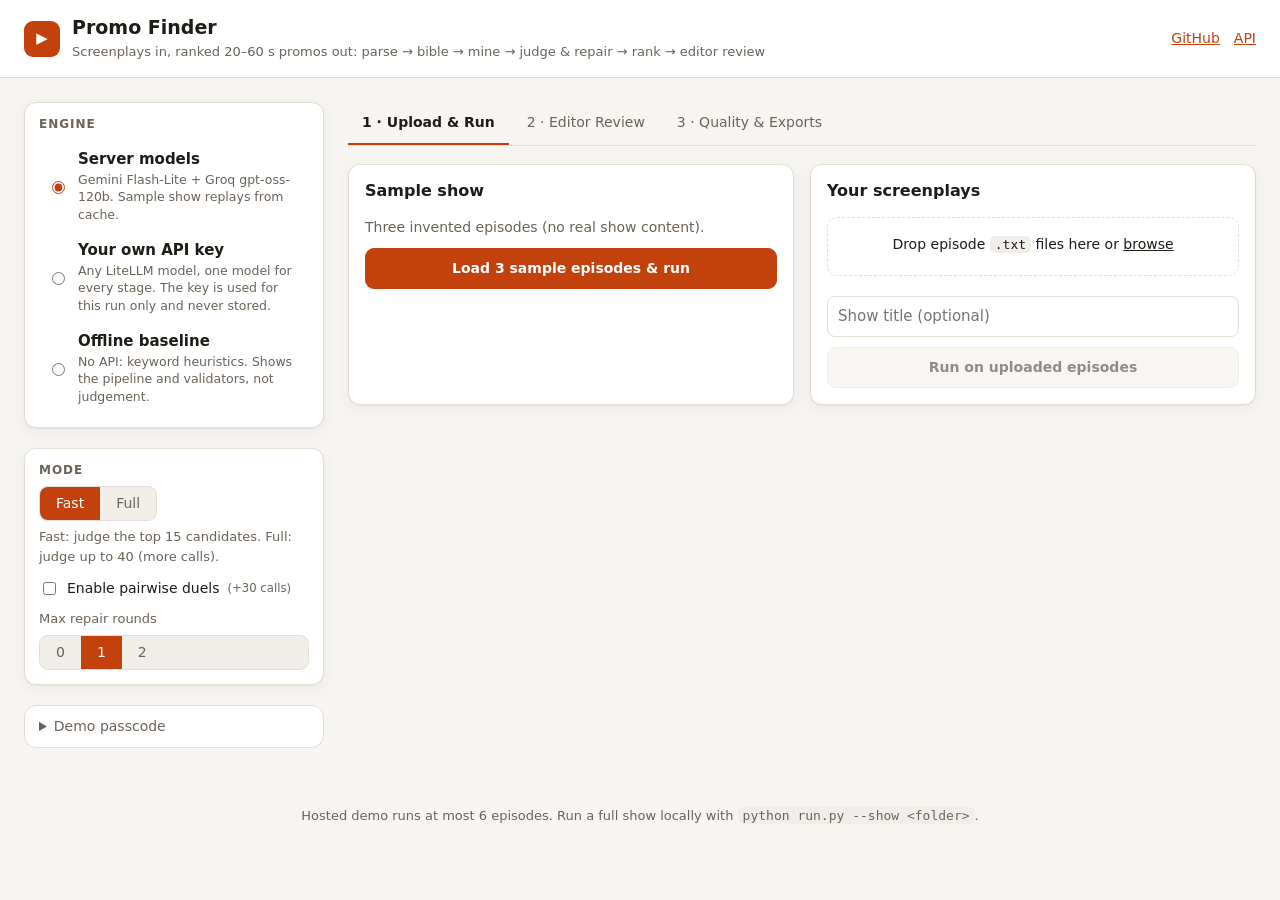
==== web/index.html @ df9b7fc5 "Promo Finder: LangGraph pipeline, CLI and hosted web app - run.py: one-command CLI (full, --fast, --" ====
<!doctype html>
<html lang="en">
<head>
  <meta charset="utf-8">
  <meta name="viewport" content="width=device-width, initial-scale=1">
  <title>Promo Finder</title>
  <meta name="description" content="Finds, judges and ranks promo clips in timestamped microdrama screenplays (LangGraph pipeline with an editor review step).">
  <link rel="icon" href="data:image/svg+xml,<svg xmlns='http://www.w3.org/2000/svg' viewBox='0 0 32 32'><rect width='32' height='32' rx='7' fill='%23c2410c'/><path d='M11 9l13 7-13 7z' fill='white'/></svg>">
  <link rel="stylesheet" href="style.css">
</head>
<body>
<header class="top">
  <div class="brand">
    <span class="logo" aria-hidden="true">▶</span>
    <div>
      <h1>Promo Finder</h1>
      <p class="sub">Screenplays in, ranked 20–60 s promos out: parse → bible → mine → judge &amp; repair → rank → editor review</p>
    </div>
  </div>
  <div class="top-links">
    <a id="repo-link" href="https://github.com/" target="_blank" rel="noopener">GitHub</a>
    <a href="/api/docs" target="_blank" rel="noopener">API</a>
  </div>
</header>

<div id="wake" class="wake" hidden>Waking up the server… free instances sleep after 15 minutes idle (about a minute).</div>

<div class="layout">
  <aside class="side" aria-label="Run settings">
    <section>
      <h2>Engine</h2>
      <label class="radio"><input type="radio" name="engine" value="cloud" checked>
        <span><b>Server models</b><small>Gemini Flash-Lite + Groq gpt-oss-120b. Sample show replays from cache.</small></span></label>
      <label class="radio"><input type="radio" name="engine" value="custom">
        <span><b>Your own API key</b><small>Any LiteLLM model, one model for every stage. The key is used for this run only and never stored.</small></span></label>
      <label class="radio"><input type="radio" name="engine" value="offline">
        <span><b>Offline baseline</b><small>No API: keyword heuristics. Shows the pipeline and validators, not judgement.</small></span></label>
    </section>

    <section id="custom-box" hidden>
      <label class="field">Model
        <select id="model-select"></select>
      </label>
      <label class="field" id="custom-model-wrap" hidden>LiteLLM model string
        <input id="custom-model" placeholder="provider/model-name" autocomplete="off" spellcheck="false">
      </label>
      <label class="field">API key
        <input id="api-key" type="password" placeholder="pasted key stays in this tab" autocomplete="off">
      </label>
    </section>

    <section>
      <h2>Mode</h2>
      <div class="seg" role="radiogroup" aria-label="Run mode">
        <label><input type="radio" name="mode" value="fast" checked><span>Fast</span></label>
        <label><input type="radio" name="mode" value="full"><span>Full</span></label>
      </div>
      <small class="hint">Fast: judge the top 15 candidates. Full: judge up to 40 (more calls).</small>
      <label class="check"><input type="checkbox" id="duels"> Enable pairwise duels <small>(+30 calls)</small></label>
      <div class="field">Max repair rounds
        <div class="seg" role="radiogroup" aria-label="Max repair rounds">
          <label><input type="radio" name="repair" value="0"><span>0</span></label>
          <label><input type="radio" name="repair" value="1" checked><span>1</span></label>
          <label><input type="radio" name="repair" value="2"><span>2</span></label>
        </div>
      </div>
    </section>

    <details class="pass">
      <summary>Demo passcode</summary>
      <input id="passcode" type="password" placeholder="unlocks uploads on server models" autocomplete="off">
    </details>
    <p class="hint" id="server-note"></p>
  </aside>

  <main>
    <nav class="tabs" role="tablist">
      <button role="tab" data-tab="run" aria-selected="true">1 · Upload &amp; Run</button>
      <button role="tab" data-tab="review" aria-selected="false">2 · Editor Review <span id="review-dot" class="dot" hidden></span></button>
      <button role="tab" data-tab="quality" aria-selected="false">3 · Quality &amp; Exports</button>
    </nav>

    <section class="panel" id="tab-run" role="tabpanel">
      <div class="sources">
        <div class="card source">
          <h3>Sample show</h3>
          <p id="sample-desc">Three invented episodes (no real show content).</p>
          <button class="btn primary" id="run-sample">Load 3 sample episodes &amp; run</button>
        </div>
        <div class="card source">
          <h3>Your screenplays</h3>
          <label id="drop" class="drop" tabindex="0">
            <input type="file" id="files" accept=".txt,text/plain" multiple hidden>
            <span>Drop episode <code>.txt</code> files here or <u>browse</u></span>
            <small id="limits"></small>
          </label>
          <ul id="file-list" class="file-list"></ul>
          <input id="title" class="title-in" placeholder="Show title (optional)">
          <button class="btn" id="run-upload" disabled>Run on uploaded episodes</button>
        </div>
      </div>

      <div id="status" class="status" hidden></div>

      <div id="progress" class="card" hidden>
        <div class="prog-head">
          <h3>Pipeline</h3>
          <span id="elapsed" class="muted"></span>
        </div>
        <ol id="stages" class="stages"></ol>
        <div id="models" class="models"></div>
        <details class="log-wrap" open>
          <summary>Event log</summary>
          <ol id="log" class="log"></ol>
        </details>
      </div>
    </section>

    <section class="panel" id="tab-review" role="tabpanel" hidden>
      <div id="review-empty" class="empty">Run the pipeline first. When it reaches the editor step, the top promos appear here for review.</div>
      <div id="review-box" hidden>
        <div class="review-head">
          <div>
            <h3 id="review-title">Editor review</h3>
            <p class="muted">Approve, reject with a reason, or nudge a cut. Rejected promos are backfilled from the reserve and the graph re-ranks. Nudges snap to the nearest legal cut and are re-validated; an invalid nudge is dropped.</p>
          </div>
          <button class="btn primary" id="resume">Resume graph</button>
        </div>
        <div id="cards" class="cards"></div>
      </div>
    </section>

    <section class="panel" id="tab-quality" role="tabpanel" hidden>
      <div id="quality-empty" class="empty">Quality numbers and downloads appear once a run has written its outputs.</div>
      <div id="quality-box" hidden>
        <div id="tiles" class="tiles"></div>
        <div class="two">
          <div class="card"><h3>First-pass judge verdicts</h3><div id="fails" class="bars"></div></div>
          <div class="card"><h3>Downloads</h3><div id="downloads" class="downloads"></div></div>
        </div>
        <div class="card"><h3>report.md</h3><div id="report" class="report"></div></div>
      </div>
    </section>
  </main>
</div>

<footer class="foot">Hosted demo runs at most 6 episodes. Run a full show locally with <code>python run.py --show &lt;folder&gt;</code>.</footer>
<script src="app.js"></script>
</body>
</html>
---- web/style.css ----
:root {
  --bg: #f7f5f2; --surface: #ffffff; --surface-2: #f1eee9; --border: #e3ddd4;
  --text: #1f1b16; --muted: #6b6258; --accent: #c2410c; --accent-ink: #ffffff; --accent-soft: #fde7da;
  --good: #15803d; --good-soft: #dcfce7; --warn: #b45309; --warn-soft: #fef3c7; --bad: #b91c1c; --bad-soft: #fee2e2;
  --radius: 12px; --shadow: 0 1px 2px rgba(31, 27, 22, .06), 0 4px 16px rgba(31, 27, 22, .05);
  color-scheme: light;
}
@media (prefers-color-scheme: dark) {
  :root:not([data-theme="light"]) {
    --bg: #15120f; --surface: #1e1a16; --surface-2: #27221d; --border: #3a332b;
    --text: #f3ede6; --muted: #a89c8f; --accent: #fb923c; --accent-ink: #1b0f06; --accent-soft: #3b2214;
    --good: #4ade80; --good-soft: #12301d; --warn: #fbbf24; --warn-soft: #33270b; --bad: #f87171; --bad-soft: #3a1515;
    --shadow: none; color-scheme: dark;
  }
}
:root[data-theme="dark"] {
  --bg: #15120f; --surface: #1e1a16; --surface-2: #27221d; --border: #3a332b;
  --text: #f3ede6; --muted: #a89c8f; --accent: #fb923c; --accent-ink: #1b0f06; --accent-soft: #3b2214;
  --good: #4ade80; --good-soft: #12301d; --warn: #fbbf24; --warn-soft: #33270b; --bad: #f87171; --bad-soft: #3a1515;
  --shadow: none; color-scheme: dark;
}

* { box-sizing: border-box; }
html, body { margin: 0; }
body { background: var(--bg); color: var(--text); font: 15px/1.5 system-ui, -apple-system, "Segoe UI", Roboto, sans-serif; }
h1, h2, h3 { margin: 0; line-height: 1.25; }
h2 { font-size: 12px; text-transform: uppercase; letter-spacing: .08em; color: var(--muted); margin-bottom: 8px; }
h3 { font-size: 16px; margin-bottom: 6px; }
code { font: 13px ui-monospace, SFMono-Regular, Consolas, monospace; background: var(--surface-2); padding: 1px 5px; border-radius: 5px; }
a { color: var(--accent); }
small, .muted, .hint { color: var(--muted); }
.hint { font-size: 13px; margin: 6px 0 0; display: block; }
[hidden] { display: none !important; }

.top { display: flex; justify-content: space-between; align-items: center; gap: 16px; padding: 16px 24px; border-bottom: 1px solid var(--border); background: var(--surface); }
.brand { display: flex; gap: 12px; align-items: center; min-width: 0; }
.logo { width: 36px; height: 36px; border-radius: 9px; background: var(--accent); color: var(--accent-ink); display: grid; place-items: center; flex: none; font-size: 15px; }
.top h1 { font-size: 19px; }
.sub { margin: 2px 0 0; color: var(--muted); font-size: 13px; }
.top-links { display: flex; gap: 14px; font-size: 14px; flex: none; }
.wake { background: var(--warn-soft); color: var(--warn); padding: 8px 24px; font-size: 14px; }

.layout { display: grid; grid-template-columns: 300px minmax(0, 1fr); gap: 24px; padding: 24px; max-width: 1320px; margin: 0 auto; }
.side { display: flex; flex-direction: column; gap: 20px; position: sticky; top: 16px; align-self: start; }
.side section { background: var(--surface); border: 1px solid var(--border); border-radius: var(--radius); padding: 14px; box-shadow: var(--shadow); }
.radio { display: flex; gap: 10px; padding: 8px; border-radius: 8px; cursor: pointer; }
.radio:hover { background: var(--surface-2); }
.radio input { margin-top: 4px; accent-color: var(--accent); }
.radio span { display: flex; flex-direction: column; }
.radio small { font-size: 12.5px; line-height: 1.4; }
.field { display: flex; flex-direction: column; gap: 6px; font-size: 13px; color: var(--muted); margin-top: 10px; }
.field:first-child { margin-top: 0; }
input[type=text], input[type=password], input:not([type]), select, textarea {
  font: inherit; color: var(--text); background: var(--surface); border: 1px solid var(--border); border-radius: 8px; padding: 8px 10px; width: 100%;
}
input:focus-visible, select:focus-visible, textarea:focus-visible, button:focus-visible, .drop:focus-visible { outline: 2px solid var(--accent); outline-offset: 1px; }
.check { display: flex; gap: 8px; align-items: center; margin-top: 12px; font-size: 14px; }
.check input { accent-color: var(--accent); }
.seg { display: inline-flex; border: 1px solid var(--border); border-radius: 9px; overflow: hidden; background: var(--surface-2); }
.seg label { cursor: pointer; }
.seg input { position: absolute; opacity: 0; pointer-events: none; }
.seg span { display: block; padding: 6px 16px; font-size: 14px; color: var(--muted); }
.seg input:checked + span { background: var(--accent); color: var(--accent-ink); }
.seg input:focus-visible + span { outline: 2px solid var(--accent); outline-offset: -2px; }
.pass { background: var(--surface); border: 1px solid var(--border); border-radius: var(--radius); padding: 10px 14px; font-size: 14px; }
.pass summary { cursor: pointer; color: var(--muted); }
.pass input { margin-top: 8px; }

.tabs { display: flex; gap: 4px; border-bottom: 1px solid var(--border); margin-bottom: 18px; overflow-x: auto; }
.tabs button { font: inherit; font-size: 14px; background: none; border: 0; border-bottom: 2px solid transparent; padding: 10px 14px; color: var(--muted); cursor: pointer; white-space: nowrap; }
.tabs button[aria-selected="true"] { color: var(--text); border-bottom-color: var(--accent); font-weight: 600; }
.dot { display: inline-block; width: 8px; height: 8px; border-radius: 50%; background: var(--accent); margin-left: 4px; vertical-align: middle; }

.card { background: var(--surface); border: 1px solid var(--border); border-radius: var(--radius); padding: 16px; box-shadow: var(--shadow); }
.sources { display: grid; grid-template-columns: repeat(2, minmax(0, 1fr)); gap: 16px; }
.source { display: flex; flex-direction: column; gap: 10px; }
.source p { margin: 0; color: var(--muted); font-size: 14px; }
.btn { font: inherit; font-size: 14px; font-weight: 600; border: 1px solid var(--border); background: var(--surface-2); color: var(--text); border-radius: 9px; padding: 9px 14px; cursor: pointer; }
.btn:hover:not(:disabled) { border-color: var(--accent); }
.btn:disabled { opacity: .5; cursor: not-allowed; }
.btn.primary { background: var(--accent); color: var(--accent-ink); border-color: var(--accent); }
.btn.small { padding: 5px 10px; font-size: 13px; font-weight: 500; }
.drop { border: 1.5px dashed var(--border); border-radius: 10px; padding: 16px; text-align: center; cursor: pointer; display: flex; flex-direction: column; gap: 4px; font-size: 14px; }
.drop.over { border-color: var(--accent); background: var(--accent-soft); }
.file-list { margin: 0; padding: 0; list-style: none; font-size: 13px; color: var(--muted); max-height: 110px; overflow: auto; }
.file-list li { overflow: hidden; text-overflow: ellipsis; white-space: nowrap; }

.status { margin: 16px 0; padding: 12px 14px; border-radius: 10px; font-size: 14px; border: 1px solid var(--border); background: var(--surface); }
.status.running { border-color: var(--accent); }
.status.review { background: var(--accent-soft); border-color: var(--accent); }
.status.done { background: var(--good-soft); border-color: var(--good); }
.status.error { background: var(--bad-soft); border-color: var(--bad); color: var(--text); white-space: pre-wrap; word-break: break-word; }
.status button { margin-left: 8px; }

#progress { margin-top: 16px; }
.prog-head { display: flex; justify-content: space-between; align-items: baseline; }
.stages { list-style: none; padding: 0; margin: 10px 0; display: flex; flex-wrap: wrap; gap: 6px; }
.stages li { font-size: 13px; padding: 5px 10px; border-radius: 999px; border: 1px solid var(--border); color: var(--muted); background: var(--surface-2); display: flex; gap: 6px; align-items: center; }
.stages li.done { color: var(--good); border-color: var(--good); background: var(--good-soft); }
.stages li.running { color: var(--accent); border-color: var(--accent); background: var(--accent-soft); }
.stages li.running::before { content: ""; width: 7px; height: 7px; border-radius: 50%; background: currentColor; animation: pulse 1s infinite alternate; }
.stages li.waiting { color: var(--warn); border-color: var(--warn); background: var(--warn-soft); }
@keyframes pulse { from { opacity: .25; } to { opacity: 1; } }
@media (prefers-reduced-motion: reduce) { .stages li.running::before { animation: none; } }
.models { font-size: 12.5px; color: var(--muted); font-family: ui-monospace, Consolas, monospace; }
.log-wrap summary { cursor: pointer; font-size: 13px; color: var(--muted); margin-top: 10px; }
.log { list-style: none; padding: 0; margin: 8px 0 0; font: 12.5px/1.6 ui-monospace, Consolas, monospace; max-height: 220px; overflow: auto; }
.log li span { color: var(--muted); display: inline-block; min-width: 56px; }

.empty { padding: 40px 20px; text-align: center; color: var(--muted); border: 1.5px dashed var(--border); border-radius: var(--radius); }
.review-head { display: flex; justify-content: space-between; gap: 16px; align-items: flex-start; margin-bottom: 16px; }
.review-head p { margin: 4px 0 0; font-size: 13.5px; max-width: 70ch; }
.cards { display: grid; grid-template-columns: repeat(auto-fill, minmax(340px, 1fr)); gap: 14px; }
.promo { display: flex; flex-direction: column; gap: 10px; }
.promo.rejected { opacity: .62; border-color: var(--bad); }
.promo.nudged { border-color: var(--warn); }
.promo-top { display: flex; justify-content: space-between; align-items: center; gap: 8px; }
.rank { font-weight: 700; font-size: 18px; }
.badges { display: flex; flex-wrap: wrap; gap: 5px; }
.badge { font-size: 11.5px; padding: 2px 8px; border-radius: 999px; background: var(--surface-2); color: var(--muted); border: 1px solid var(--border); white-space: nowrap; }
.badge.good { background: var(--good-soft); color: var(--good); border-color: transparent; }
.badge.warn { background: var(--warn-soft); color: var(--warn); border-color: transparent; }
.badge.accent { background: var(--accent-soft); color: var(--accent); border-color: transparent; }
.segs { font: 13px ui-monospace, Consolas, monospace; display: flex; flex-direction: column; gap: 2px; }
.beat { font-size: 14px; }
.beat b { display: block; font-size: 11.5px; text-transform: uppercase; letter-spacing: .06em; color: var(--muted); }
.why { font-size: 13.5px; color: var(--muted); margin: 0; }
.scores { display: grid; grid-template-columns: auto 1fr auto; gap: 3px 8px; font-size: 12.5px; align-items: center; }
.bar { height: 6px; background: var(--surface-2); border-radius: 4px; overflow: hidden; }
.bar i { display: block; height: 100%; background: var(--accent); border-radius: 4px; }
.actions { display: flex; gap: 6px; flex-wrap: wrap; border-top: 1px solid var(--border); padding-top: 10px; }
.actions .btn[aria-pressed="true"] { border-color: var(--accent); background: var(--accent-soft); color: var(--text); }
.actions .btn.rej[aria-pressed="true"] { border-color: var(--bad); background: var(--bad-soft); }
.extra { display: flex; flex-direction: column; gap: 6px; }
.nudge-row { display: grid; grid-template-columns: auto 1fr 1fr; gap: 6px; align-items: center; font-size: 12.5px; }
.nudge-row input { padding: 5px 8px; font-size: 13px; }

.tiles { display: grid; grid-template-columns: repeat(auto-fill, minmax(150px, 1fr)); gap: 12px; margin-bottom: 16px; }
.tile { background: var(--surface); border: 1px solid var(--border); border-radius: var(--radius); padding: 12px 14px; }
.tile .v { font-size: 24px; font-weight: 700; font-variant-numeric: tabular-nums; }
.tile .k { font-size: 12.5px; color: var(--muted); }
.two { display: grid; grid-template-columns: repeat(2, minmax(0, 1fr)); gap: 16px; margin-bottom: 16px; }
.bars { display: grid; grid-template-columns: auto 1fr auto; gap: 6px 10px; align-items: center; font-size: 13px; }
.downloads { display: flex; flex-direction: column; gap: 8px; }
.downloads a { display: flex; justify-content: space-between; text-decoration: none; color: var(--text); border: 1px solid var(--border); border-radius: 8px; padding: 8px 12px; font-size: 14px; }
.downloads a:hover { border-color: var(--accent); }
.downloads a small { color: var(--muted); }
.report { font-size: 14px; max-height: 560px; overflow: auto; }
.report h1 { font-size: 20px; margin: 4px 0 10px; }
.report h2 { font-size: 15px; text-transform: none; letter-spacing: 0; color: var(--text); margin: 18px 0 6px; }
.report h3 { font-size: 14px; margin: 14px 0 4px; }
.report p, .report li { margin: 4px 0; }
.report ul { padding-left: 20px; margin: 4px 0; }

.foot { text-align: center; color: var(--muted); font-size: 13px; padding: 8px 16px 32px; }

@media (max-width: 900px) {
  .layout { grid-template-columns: minmax(0, 1fr); padding: 16px; gap: 16px; }
  .side { position: static; }
  .sources, .two { grid-template-columns: minmax(0, 1fr); }
  .top { padding: 12px 16px; flex-wrap: wrap; }
  .sub { display: none; }
  .cards { grid-template-columns: minmax(0, 1fr); }
  .review-head { flex-direction: column; }
}
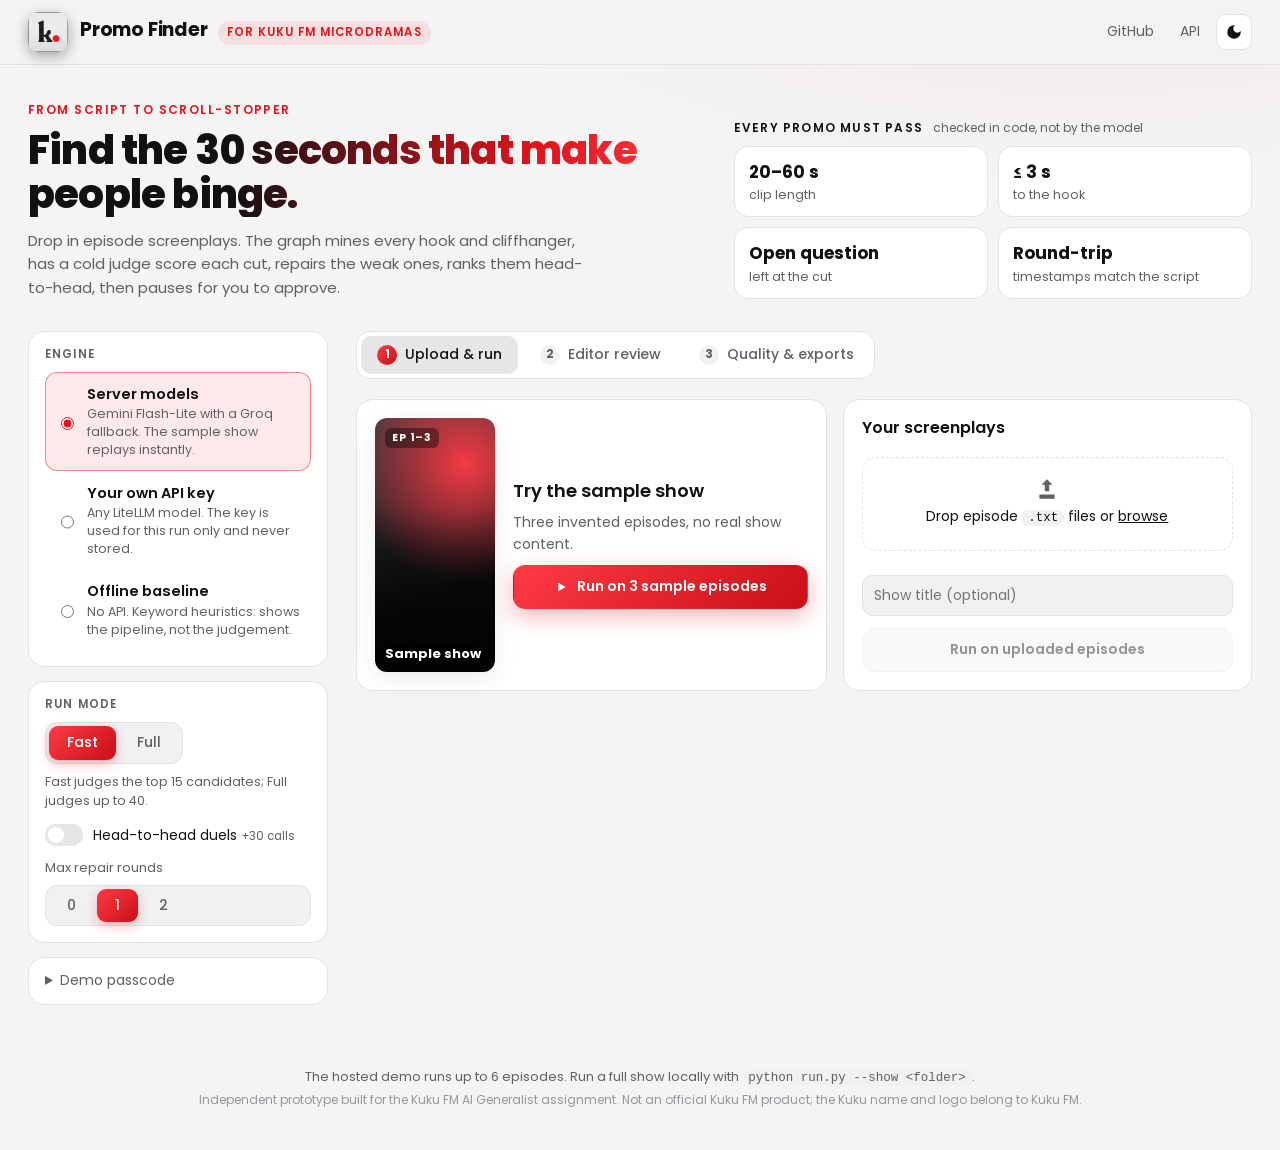
==== commit 589e8025: "v3 prompts, Kuku-themed web UI, and review fixes for the hosted demo - v3 prompt set with prompt_ver" ====
--- a/web/index.html
+++ b/web/index.html
@@ -4,59 +4,89 @@
   <meta charset="utf-8">
   <meta name="viewport" content="width=device-width, initial-scale=1">
   <title>Promo Finder</title>
-  <meta name="description" content="Finds, judges and ranks promo clips in timestamped microdrama screenplays (LangGraph pipeline with an editor review step).">
-  <link rel="icon" href="data:image/svg+xml,<svg xmlns='http://www.w3.org/2000/svg' viewBox='0 0 32 32'><rect width='32' height='32' rx='7' fill='%23c2410c'/><path d='M11 9l13 7-13 7z' fill='white'/></svg>">
+  <meta name="description" content="Finds, judges and ranks 20–60 s promo clips in timestamped microdrama screenplays, with an editor review step.">
+  <meta name="theme-color" content="#0b0b0c">
+  <link rel="icon" type="image/png" href="favicon.png">
+  <link rel="preconnect" href="https://fonts.googleapis.com">
+  <link rel="preconnect" href="https://fonts.gstatic.com" crossorigin>
+  <link href="https://fonts.googleapis.com/css2?family=Poppins:wght@400;500;600;700;800&display=swap" rel="stylesheet">
   <link rel="stylesheet" href="style.css">
+  <script>
+    try { const t = localStorage.getItem("pf:theme"); if (t) document.documentElement.dataset.theme = JSON.parse(t); } catch {}
+  </script>
 </head>
 <body>
 <header class="top">
   <div class="brand">
-    <span class="logo" aria-hidden="true">▶</span>
-    <div>
+    <img class="logo" src="kuku-logo.png" width="40" height="40" alt="Kuku">
+    <div class="brand-text">
       <h1>Promo Finder</h1>
-      <p class="sub">Screenplays in, ranked 20–60 s promos out: parse → bible → mine → judge &amp; repair → rank → editor review</p>
+      <span class="tag">for Kuku FM microdramas</span>
     </div>
   </div>
-  <div class="top-links">
-    <a id="repo-link" href="https://github.com/" target="_blank" rel="noopener">GitHub</a>
-    <a href="/api/docs" target="_blank" rel="noopener">API</a>
+  <div class="top-actions">
+    <a id="repo-link" class="ghost-link" href="https://github.com/" target="_blank" rel="noopener">GitHub</a>
+    <a class="ghost-link" href="/api/docs" target="_blank" rel="noopener">API</a>
+    <button id="theme" class="icon-btn" type="button" aria-label="Toggle light or dark theme" title="Toggle theme">
+      <svg viewBox="0 0 24 24" width="18" height="18" aria-hidden="true"><path fill="currentColor" d="M12 3a9 9 0 1 0 9 9c0-.46-.04-.92-.1-1.36a5.39 5.39 0 0 1-4.4 2.26 5.4 5.4 0 0 1-3.14-9.8A9.2 9.2 0 0 0 12 3z"/></svg>
+    </button>
   </div>
 </header>
 
-<div id="wake" class="wake" hidden>Waking up the server… free instances sleep after 15 minutes idle (about a minute).</div>
-
-<div class="layout">
+<div id="wake" class="wake" hidden><span class="spinner" aria-hidden="true"></span>Waking up the server. Free instances sleep after 15 minutes idle; this takes about a minute.</div>
+
+<section class="hero">
+  <div class="hero-copy">
+    <p class="eyebrow">From script to scroll-stopper</p>
+    <h2>Find the 30 seconds that make people binge.</h2>
+    <p class="lede">Drop in episode screenplays. The graph mines every hook and cliffhanger, has a cold judge score each cut, repairs the weak ones, ranks them head-to-head, then pauses for you to approve.</p>
+  </div>
+  <div class="hero-rules">
+    <p class="rules-label">Every promo must pass <span>checked in code, not by the model</span></p>
+    <ul class="hero-chips" aria-label="Rules every promo must pass">
+      <li><b>20–60 s</b><span>clip length</span></li>
+      <li><b>≤ 3 s</b><span>to the hook</span></li>
+      <li><b>Open question</b><span>left at the cut</span></li>
+      <li><b>Round-trip</b><span>timestamps match the script</span></li>
+    </ul>
+  </div>
+</section>
+
+<div class="layout" id="layout">
   <aside class="side" aria-label="Run settings">
-    <section>
-      <h2>Engine</h2>
-      <label class="radio"><input type="radio" name="engine" value="cloud" checked>
-        <span><b>Server models</b><small>Gemini Flash-Lite + Groq gpt-oss-120b. Sample show replays from cache.</small></span></label>
-      <label class="radio"><input type="radio" name="engine" value="custom">
-        <span><b>Your own API key</b><small>Any LiteLLM model, one model for every stage. The key is used for this run only and never stored.</small></span></label>
-      <label class="radio"><input type="radio" name="engine" value="offline">
-        <span><b>Offline baseline</b><small>No API: keyword heuristics. Shows the pipeline and validators, not judgement.</small></span></label>
-    </section>
-
-    <section id="custom-box" hidden>
-      <label class="field">Model
-        <select id="model-select"></select>
-      </label>
-      <label class="field" id="custom-model-wrap" hidden>LiteLLM model string
-        <input id="custom-model" placeholder="provider/model-name" autocomplete="off" spellcheck="false">
-      </label>
-      <label class="field">API key
-        <input id="api-key" type="password" placeholder="pasted key stays in this tab" autocomplete="off">
-      </label>
-    </section>
-
-    <section>
-      <h2>Mode</h2>
+    <section class="panel-box">
+      <h3 class="label">Engine</h3>
+      <label class="choice"><input type="radio" name="engine" value="cloud" checked>
+        <span class="choice-body"><b>Server models</b><small>Gemini Flash-Lite with a Groq fallback. The sample show replays instantly.</small></span></label>
+      <label class="choice"><input type="radio" name="engine" value="custom">
+        <span class="choice-body"><b>Your own API key</b><small>Any LiteLLM model. The key is used for this run only and never stored.</small></span></label>
+      <label class="choice"><input type="radio" name="engine" value="offline">
+        <span class="choice-body"><b>Offline baseline</b><small>No API. Keyword heuristics: shows the pipeline, not the judgement.</small></span></label>
+
+      <div id="custom-box" class="sub-box" hidden>
+        <label class="field">Model
+          <select id="model-select"></select>
+        </label>
+        <label class="field" id="custom-model-wrap" hidden>LiteLLM model string
+          <input id="custom-model" placeholder="provider/model-name" autocomplete="off" spellcheck="false">
+        </label>
+        <label class="field">API key
+          <input id="api-key" type="password" placeholder="Stays in this tab" autocomplete="off">
+        </label>
+      </div>
+    </section>
+
+    <section class="panel-box">
+      <h3 class="label">Run mode</h3>
       <div class="seg" role="radiogroup" aria-label="Run mode">
         <label><input type="radio" name="mode" value="fast" checked><span>Fast</span></label>
         <label><input type="radio" name="mode" value="full"><span>Full</span></label>
       </div>
-      <small class="hint">Fast: judge the top 15 candidates. Full: judge up to 40 (more calls).</small>
-      <label class="check"><input type="checkbox" id="duels"> Enable pairwise duels <small>(+30 calls)</small></label>
+      <small class="hint">Fast judges the top 15 candidates; Full judges up to 40.</small>
+
+      <label class="toggle"><input type="checkbox" id="duels"><span class="track" aria-hidden="true"></span>
+        <span>Head-to-head duels <small>+30 calls</small></span></label>
+
       <div class="field">Max repair rounds
         <div class="seg" role="radiogroup" aria-label="Max repair rounds">
           <label><input type="radio" name="repair" value="0"><span>0</span></label>
@@ -66,38 +96,47 @@
       </div>
     </section>
 
-    <details class="pass">
+    <details class="panel-box pass">
       <summary>Demo passcode</summary>
-      <input id="passcode" type="password" placeholder="unlocks uploads on server models" autocomplete="off">
+      <input id="passcode" type="password" placeholder="Unlocks uploads on server models" autocomplete="off">
     </details>
     <p class="hint" id="server-note"></p>
   </aside>
 
   <main>
-    <nav class="tabs" role="tablist">
-      <button role="tab" data-tab="run" aria-selected="true">1 · Upload &amp; Run</button>
-      <button role="tab" data-tab="review" aria-selected="false">2 · Editor Review <span id="review-dot" class="dot" hidden></span></button>
-      <button role="tab" data-tab="quality" aria-selected="false">3 · Quality &amp; Exports</button>
+    <nav class="tabs" role="tablist" aria-label="Sections">
+      <button role="tab" data-tab="run" aria-selected="true"><span class="num">1</span>Upload &amp; run</button>
+      <button role="tab" data-tab="review" aria-selected="false"><span class="num">2</span>Editor review<span id="review-dot" class="dot" hidden></span></button>
+      <button role="tab" data-tab="quality" aria-selected="false"><span class="num">3</span>Quality &amp; exports</button>
     </nav>
 
-    <section class="panel" id="tab-run" role="tabpanel">
+    <section class="tabpanel" id="tab-run" role="tabpanel">
       <div class="sources">
-        <div class="card source">
-          <h3>Sample show</h3>
-          <p id="sample-desc">Three invented episodes (no real show content).</p>
-          <button class="btn primary" id="run-sample">Load 3 sample episodes &amp; run</button>
-        </div>
-        <div class="card source">
+        <article class="source sample">
+          <div class="poster" aria-hidden="true">
+            <span class="poster-ep">EP 1–3</span>
+            <span class="poster-title" id="sample-title">Sample show</span>
+          </div>
+          <div class="source-body">
+            <h3>Try the sample show</h3>
+            <p id="sample-desc">Three invented episodes, no real show content.</p>
+            <button class="btn primary" id="run-sample">
+              <svg viewBox="0 0 24 24" width="16" height="16" aria-hidden="true"><path d="M8 5.5l11 6.5-11 6.5z" fill="currentColor"/></svg>
+              Run on 3 sample episodes</button>
+          </div>
+        </article>
+        <article class="source">
           <h3>Your screenplays</h3>
           <label id="drop" class="drop" tabindex="0">
             <input type="file" id="files" accept=".txt,text/plain" multiple hidden>
-            <span>Drop episode <code>.txt</code> files here or <u>browse</u></span>
+            <svg viewBox="0 0 24 24" width="26" height="26" aria-hidden="true"><path fill="currentColor" d="M12 3l5 5h-3v6h-4V8H7zm-7 14h14v4H5z"/></svg>
+            <span>Drop episode <code>.txt</code> files or <u>browse</u></span>
             <small id="limits"></small>
           </label>
           <ul id="file-list" class="file-list"></ul>
           <input id="title" class="title-in" placeholder="Show title (optional)">
           <button class="btn" id="run-upload" disabled>Run on uploaded episodes</button>
-        </div>
+        </article>
       </div>
 
       <div id="status" class="status" hidden></div>
@@ -105,33 +144,52 @@
       <div id="progress" class="card" hidden>
         <div class="prog-head">
           <h3>Pipeline</h3>
-          <span id="elapsed" class="muted"></span>
-        </div>
-        <ol id="stages" class="stages"></ol>
-        <div id="models" class="models"></div>
-        <details class="log-wrap" open>
+          <span id="elapsed" class="meta"></span>
+        </div>
+        <ol id="stages" class="stepper"></ol>
+        <details class="log-wrap">
+          <summary>Model routing</summary>
+          <div id="models" class="models"></div>
+        </details>
+        <details class="log-wrap">
           <summary>Event log</summary>
           <ol id="log" class="log"></ol>
         </details>
       </div>
     </section>
 
-    <section class="panel" id="tab-review" role="tabpanel" hidden>
-      <div id="review-empty" class="empty">Run the pipeline first. When it reaches the editor step, the top promos appear here for review.</div>
+    <section class="tabpanel" id="tab-review" role="tabpanel" hidden>
+      <div id="review-empty" class="empty">
+        <div class="empty-art" aria-hidden="true"><i></i><i></i><i></i></div>
+        <h3>No promos to review yet</h3>
+        <p>Run the pipeline. When it reaches the editor step, the shortlist appears here as cards.</p>
+      </div>
       <div id="review-box" hidden>
         <div class="review-head">
           <div>
             <h3 id="review-title">Editor review</h3>
-            <p class="muted">Approve, reject with a reason, or nudge a cut. Rejected promos are backfilled from the reserve and the graph re-ranks. Nudges snap to the nearest legal cut and are re-validated; an invalid nudge is dropped.</p>
-          </div>
-          <button class="btn primary" id="resume">Resume graph</button>
-        </div>
+            <p class="meta">Decide every promo: approve it, reject it with a reason, or nudge a cut. Rejected promos are replaced from the reserve and the list is re-ranked. Nudges snap to the nearest legal cut and are checked again; an invalid nudge is dropped.</p>
+            <p id="reserve-note" class="reserve-note" hidden></p>
+          </div>
+        </div>
+        <div class="decision-bar">
+          <div id="decision-sum" class="decision-sum" aria-live="polite"></div>
+          <div class="decision-actions">
+            <button class="btn" id="approve-rest">Approve the rest</button>
+            <button class="btn primary" id="resume" disabled>Finalize promos</button>
+          </div>
+        </div>
+        <div id="legend" class="legend" aria-label="Card colour = promo type"></div>
         <div id="cards" class="cards"></div>
       </div>
     </section>
 
-    <section class="panel" id="tab-quality" role="tabpanel" hidden>
-      <div id="quality-empty" class="empty">Quality numbers and downloads appear once a run has written its outputs.</div>
+    <section class="tabpanel" id="tab-quality" role="tabpanel" hidden>
+      <div id="quality-empty" class="empty">
+        <div class="empty-art" aria-hidden="true"><i></i><i></i><i></i></div>
+        <h3>Nothing measured yet</h3>
+        <p>Quality numbers and downloads appear once a run has written its outputs.</p>
+      </div>
       <div id="quality-box" hidden>
         <div id="tiles" class="tiles"></div>
         <div class="two">
@@ -144,7 +202,11 @@
   </main>
 </div>
 
-<footer class="foot">Hosted demo runs at most 6 episodes. Run a full show locally with <code>python run.py --show &lt;folder&gt;</code>.</footer>
+<div id="toast" class="toast" role="status" aria-live="polite" hidden></div>
+<footer class="foot">
+  <p>The hosted demo runs up to 6 episodes. Run a full show locally with <code>python run.py --show &lt;folder&gt;</code>.</p>
+  <p class="disclaimer">Independent prototype built for the Kuku FM AI Generalist assignment. Not an official Kuku FM product; the Kuku name and logo belong to Kuku FM.</p>
+</footer>
 <script src="app.js"></script>
 </body>
 </html>
--- a/web/style.css
+++ b/web/style.css
@@ -1,165 +1,334 @@
+/* Promo Finder: dark-first "streaming app" theme with a saffron-to-coral accent. */
 :root {
-  --bg: #f7f5f2; --surface: #ffffff; --surface-2: #f1eee9; --border: #e3ddd4;
-  --text: #1f1b16; --muted: #6b6258; --accent: #c2410c; --accent-ink: #ffffff; --accent-soft: #fde7da;
-  --good: #15803d; --good-soft: #dcfce7; --warn: #b45309; --warn-soft: #fef3c7; --bad: #b91c1c; --bad-soft: #fee2e2;
-  --radius: 12px; --shadow: 0 1px 2px rgba(31, 27, 22, .06), 0 4px 16px rgba(31, 27, 22, .05);
+  --bg: #0b0b0c; --bg-glow: rgba(236, 27, 36, .12);
+  --surface: #151517; --surface-2: #1e1e21; --surface-3: #2a2a2e; --border: #2c2c31;
+  --text: #f5f5f5; --muted: #a3a3aa; --faint: #6b6b73;
+  --accent: #ec1b24; --accent-2: #ff4d55; --accent-ink: #ffffff; --accent-soft: rgba(236, 27, 36, .15);
+  --grad: linear-gradient(135deg, #ff3b44 0%, #c80f18 100%);
+  --good: #3ddc97; --good-soft: rgba(61, 220, 151, .13);
+  --warn: #ffc24b; --warn-soft: rgba(255, 194, 75, .13);
+  --bad: #ff5c6c; --bad-soft: rgba(255, 92, 108, .14);
+  --t-continuous: #ec1b24; --t-cold_open: #ff7a45; --t-bridge: #9b7bff; --t-arc_stitch: #2ec4b6;
+  --radius: 16px; --radius-sm: 10px;
+  --shadow: 0 10px 30px rgba(0, 0, 0, .35);
+  color-scheme: dark;
+}
+:root[data-theme="light"] {
+  --bg: #f4f4f4; --bg-glow: rgba(236, 27, 36, .07);
+    --surface: #ffffff; --surface-2: #f1f1f2; --surface-3: #e6e6e8; --border: #e2e2e5;
+    --text: #111113; --muted: #5f5f66; --faint: #95959c;
+    --accent: #e0141d; --accent-2: #ff3b44; --accent-soft: rgba(224, 20, 29, .09);
+  --good: #12935f; --good-soft: #def6eb; --warn: #a86200; --warn-soft: #fff1d6; --bad: #d02c3d; --bad-soft: #fde4e6;
+  --shadow: 0 6px 24px rgba(40, 20, 10, .08);
   color-scheme: light;
 }
-@media (prefers-color-scheme: dark) {
-  :root:not([data-theme="light"]) {
-    --bg: #15120f; --surface: #1e1a16; --surface-2: #27221d; --border: #3a332b;
-    --text: #f3ede6; --muted: #a89c8f; --accent: #fb923c; --accent-ink: #1b0f06; --accent-soft: #3b2214;
-    --good: #4ade80; --good-soft: #12301d; --warn: #fbbf24; --warn-soft: #33270b; --bad: #f87171; --bad-soft: #3a1515;
-    --shadow: none; color-scheme: dark;
+@media (prefers-color-scheme: light) {
+  :root:not([data-theme="dark"]) {
+    --bg: #f4f4f4; --bg-glow: rgba(236, 27, 36, .07);
+    --surface: #ffffff; --surface-2: #f1f1f2; --surface-3: #e6e6e8; --border: #e2e2e5;
+    --text: #111113; --muted: #5f5f66; --faint: #95959c;
+    --accent: #e0141d; --accent-2: #ff3b44; --accent-soft: rgba(224, 20, 29, .09);
+    --good: #12935f; --good-soft: #def6eb; --warn: #a86200; --warn-soft: #fff1d6; --bad: #d02c3d; --bad-soft: #fde4e6;
+    --shadow: 0 6px 24px rgba(40, 20, 10, .08);
+    color-scheme: light;
   }
-}
-:root[data-theme="dark"] {
-  --bg: #15120f; --surface: #1e1a16; --surface-2: #27221d; --border: #3a332b;
-  --text: #f3ede6; --muted: #a89c8f; --accent: #fb923c; --accent-ink: #1b0f06; --accent-soft: #3b2214;
-  --good: #4ade80; --good-soft: #12301d; --warn: #fbbf24; --warn-soft: #33270b; --bad: #f87171; --bad-soft: #3a1515;
-  --shadow: none; color-scheme: dark;
 }
 
 * { box-sizing: border-box; }
 html, body { margin: 0; }
-body { background: var(--bg); color: var(--text); font: 15px/1.5 system-ui, -apple-system, "Segoe UI", Roboto, sans-serif; }
-h1, h2, h3 { margin: 0; line-height: 1.25; }
-h2 { font-size: 12px; text-transform: uppercase; letter-spacing: .08em; color: var(--muted); margin-bottom: 8px; }
-h3 { font-size: 16px; margin-bottom: 6px; }
-code { font: 13px ui-monospace, SFMono-Regular, Consolas, monospace; background: var(--surface-2); padding: 1px 5px; border-radius: 5px; }
+body {
+  background: radial-gradient(1200px 500px at 85% -10%, var(--bg-glow), transparent 60%), var(--bg);
+  color: var(--text); min-height: 100vh;
+  font: 15px/1.55 "Poppins", system-ui, -apple-system, "Segoe UI", Roboto, sans-serif;
+}
+h1, h2, h3 { margin: 0; line-height: 1.2; }
+h3 { font-size: 16px; font-weight: 600; margin-bottom: 8px; }
+code { font: 12.5px ui-monospace, SFMono-Regular, Consolas, monospace; background: var(--surface-2); padding: 1px 6px; border-radius: 6px; }
 a { color: var(--accent); }
-small, .muted, .hint { color: var(--muted); }
-.hint { font-size: 13px; margin: 6px 0 0; display: block; }
+small, .meta, .hint { color: var(--muted); }
+.hint { font-size: 12.5px; margin: 8px 0 0; display: block; }
+.meta { font-size: 13px; }
 [hidden] { display: none !important; }
-
-.top { display: flex; justify-content: space-between; align-items: center; gap: 16px; padding: 16px 24px; border-bottom: 1px solid var(--border); background: var(--surface); }
+:focus-visible { outline: 2px solid var(--accent); outline-offset: 2px; }
+
+/* ---------- header */
+.top { position: sticky; top: 0; z-index: 20; display: flex; justify-content: space-between; align-items: center; gap: 16px;
+  padding: 12px 28px; background: color-mix(in srgb, var(--bg) 82%, transparent); backdrop-filter: blur(14px); border-bottom: 1px solid var(--border); }
 .brand { display: flex; gap: 12px; align-items: center; min-width: 0; }
-.logo { width: 36px; height: 36px; border-radius: 9px; background: var(--accent); color: var(--accent-ink); display: grid; place-items: center; flex: none; font-size: 15px; }
-.top h1 { font-size: 19px; }
-.sub { margin: 2px 0 0; color: var(--muted); font-size: 13px; }
-.top-links { display: flex; gap: 14px; font-size: 14px; flex: none; }
-.wake { background: var(--warn-soft); color: var(--warn); padding: 8px 24px; font-size: 14px; }
-
-.layout { display: grid; grid-template-columns: 300px minmax(0, 1fr); gap: 24px; padding: 24px; max-width: 1320px; margin: 0 auto; }
-.side { display: flex; flex-direction: column; gap: 20px; position: sticky; top: 16px; align-self: start; }
-.side section { background: var(--surface); border: 1px solid var(--border); border-radius: var(--radius); padding: 14px; box-shadow: var(--shadow); }
-.radio { display: flex; gap: 10px; padding: 8px; border-radius: 8px; cursor: pointer; }
-.radio:hover { background: var(--surface-2); }
-.radio input { margin-top: 4px; accent-color: var(--accent); }
-.radio span { display: flex; flex-direction: column; }
-.radio small { font-size: 12.5px; line-height: 1.4; }
-.field { display: flex; flex-direction: column; gap: 6px; font-size: 13px; color: var(--muted); margin-top: 10px; }
-.field:first-child { margin-top: 0; }
-input[type=text], input[type=password], input:not([type]), select, textarea {
-  font: inherit; color: var(--text); background: var(--surface); border: 1px solid var(--border); border-radius: 8px; padding: 8px 10px; width: 100%;
-}
-input:focus-visible, select:focus-visible, textarea:focus-visible, button:focus-visible, .drop:focus-visible { outline: 2px solid var(--accent); outline-offset: 1px; }
-.check { display: flex; gap: 8px; align-items: center; margin-top: 12px; font-size: 14px; }
-.check input { accent-color: var(--accent); }
-.seg { display: inline-flex; border: 1px solid var(--border); border-radius: 9px; overflow: hidden; background: var(--surface-2); }
+.logo { width: 40px; height: 40px; flex: none; display: block; border-radius: 10px; box-shadow: 0 4px 14px rgba(0, 0, 0, .35); }
+.brand-text { display: flex; align-items: baseline; gap: 10px; flex-wrap: wrap; }
+.top h1 { font-size: 19px; font-weight: 700; letter-spacing: -.01em; }
+.tag { font-size: 11.5px; font-weight: 600; text-transform: uppercase; letter-spacing: .09em; color: var(--accent); background: var(--accent-soft);
+  padding: 3px 9px; border-radius: 999px; }
+.top-actions { display: flex; gap: 6px; align-items: center; flex: none; }
+.ghost-link { color: var(--muted); text-decoration: none; font-size: 14px; padding: 6px 10px; border-radius: 8px; }
+.ghost-link:hover { color: var(--text); background: var(--surface-2); }
+.icon-btn { width: 36px; height: 36px; border-radius: 10px; border: 1px solid var(--border); background: var(--surface); color: var(--text); display: grid; place-items: center; cursor: pointer; }
+.icon-btn:hover { border-color: var(--accent); }
+.wake { display: flex; gap: 10px; align-items: center; justify-content: center; background: var(--warn-soft); color: var(--warn); padding: 9px 24px; font-size: 14px; }
+.spinner { width: 14px; height: 14px; border-radius: 50%; border: 2px solid currentColor; border-right-color: transparent; animation: spin .8s linear infinite; }
+@keyframes spin { to { transform: rotate(360deg); } }
+
+/* ---------- hero */
+.hero { max-width: 1320px; margin: 0 auto; padding: 36px 28px 8px; display: grid; grid-template-columns: minmax(0, 1.3fr) minmax(0, 1fr); gap: 32px; align-items: end; }
+.eyebrow { margin: 0 0 8px; font-size: 12px; font-weight: 600; letter-spacing: .12em; text-transform: uppercase; color: var(--accent); }
+.hero h2 { font-size: clamp(26px, 3.4vw, 40px); font-weight: 800; letter-spacing: -.02em; line-height: 1.12;
+  background: linear-gradient(90deg, var(--text) 30%, var(--accent) 75%, var(--accent-2)); -webkit-background-clip: text; background-clip: text; color: transparent; }
+.lede { color: var(--muted); max-width: 62ch; margin: 12px 0 0; font-size: 15px; }
+.hero-chips { list-style: none; margin: 0; padding: 0; display: grid; grid-template-columns: repeat(2, minmax(0, 1fr)); gap: 10px; }
+.hero-chips li { background: var(--surface); border: 1px solid var(--border); border-radius: 14px; padding: 12px 14px; display: flex; flex-direction: column; }
+.hero-chips b { font-size: 17px; font-weight: 700; }
+.hero-chips span { font-size: 12.5px; color: var(--muted); }
+
+/* ---------- layout */
+.layout { display: grid; grid-template-columns: 300px minmax(0, 1fr); gap: 28px; padding: 24px 28px; max-width: 1320px; margin: 0 auto; }
+.side { display: flex; flex-direction: column; gap: 14px; position: sticky; top: 80px; align-self: start; }
+.panel-box { background: var(--surface); border: 1px solid var(--border); border-radius: var(--radius); padding: 16px; }
+.label { font-size: 11.5px; font-weight: 600; text-transform: uppercase; letter-spacing: .1em; color: var(--muted); margin-bottom: 10px; }
+.choice { display: flex; gap: 10px; padding: 10px; border-radius: 12px; cursor: pointer; border: 1px solid transparent; transition: background .15s, border-color .15s; }
+.choice:hover { background: var(--surface-2); }
+.choice:has(input:checked) { background: var(--accent-soft); border-color: color-mix(in srgb, var(--accent) 45%, transparent); }
+.choice input { margin-top: 4px; accent-color: var(--accent); }
+.choice-body { display: flex; flex-direction: column; }
+.choice-body b { font-weight: 600; font-size: 14.5px; }
+.choice small { font-size: 12.5px; line-height: 1.45; }
+.sub-box { margin-top: 10px; padding-top: 12px; border-top: 1px dashed var(--border); }
+.field { display: flex; flex-direction: column; gap: 6px; font-size: 13px; color: var(--muted); margin-top: 12px; }
+.sub-box .field:first-child { margin-top: 0; }
+input[type=password], input:not([type]), select {
+  font: inherit; font-size: 14px; color: var(--text); background: var(--surface-2); border: 1px solid var(--border); border-radius: var(--radius-sm); padding: 9px 11px; width: 100%;
+}
+input:focus-visible, select:focus-visible { outline: 2px solid var(--accent); outline-offset: 0; border-color: transparent; }
+.seg { display: inline-flex; padding: 3px; gap: 3px; border-radius: 12px; background: var(--surface-2); border: 1px solid var(--border); }
 .seg label { cursor: pointer; }
 .seg input { position: absolute; opacity: 0; pointer-events: none; }
-.seg span { display: block; padding: 6px 16px; font-size: 14px; color: var(--muted); }
-.seg input:checked + span { background: var(--accent); color: var(--accent-ink); }
-.seg input:focus-visible + span { outline: 2px solid var(--accent); outline-offset: -2px; }
-.pass { background: var(--surface); border: 1px solid var(--border); border-radius: var(--radius); padding: 10px 14px; font-size: 14px; }
+.seg span { display: block; padding: 6px 18px; font-size: 14px; font-weight: 500; color: var(--muted); border-radius: 9px; transition: background .15s, color .15s; }
+.seg input:checked + span { background: var(--grad); color: #fff; box-shadow: 0 4px 12px rgba(236, 27, 36, .3); }
+.seg input:focus-visible + span { outline: 2px solid var(--accent); outline-offset: 1px; }
+.toggle { display: flex; align-items: center; gap: 10px; margin-top: 14px; font-size: 14px; cursor: pointer; }
+.toggle input { position: absolute; opacity: 0; pointer-events: none; }
+.toggle .track { width: 38px; height: 22px; border-radius: 999px; background: var(--surface-3); position: relative; flex: none; transition: background .2s; }
+.toggle .track::after { content: ""; position: absolute; top: 3px; left: 3px; width: 16px; height: 16px; border-radius: 50%; background: #fff; transition: transform .2s; }
+.toggle input:checked + .track { background: var(--grad); }
+.toggle input:checked + .track::after { transform: translateX(16px); }
+.toggle input:focus-visible + .track { outline: 2px solid var(--accent); outline-offset: 2px; }
+.pass { padding: 12px 16px; font-size: 14px; }
 .pass summary { cursor: pointer; color: var(--muted); }
-.pass input { margin-top: 8px; }
-
-.tabs { display: flex; gap: 4px; border-bottom: 1px solid var(--border); margin-bottom: 18px; overflow-x: auto; }
-.tabs button { font: inherit; font-size: 14px; background: none; border: 0; border-bottom: 2px solid transparent; padding: 10px 14px; color: var(--muted); cursor: pointer; white-space: nowrap; }
-.tabs button[aria-selected="true"] { color: var(--text); border-bottom-color: var(--accent); font-weight: 600; }
-.dot { display: inline-block; width: 8px; height: 8px; border-radius: 50%; background: var(--accent); margin-left: 4px; vertical-align: middle; }
-
-.card { background: var(--surface); border: 1px solid var(--border); border-radius: var(--radius); padding: 16px; box-shadow: var(--shadow); }
-.sources { display: grid; grid-template-columns: repeat(2, minmax(0, 1fr)); gap: 16px; }
-.source { display: flex; flex-direction: column; gap: 10px; }
+.pass input { margin-top: 10px; }
+
+/* ---------- tabs */
+.tabs { display: flex; gap: 6px; padding: 4px; margin-bottom: 20px; background: var(--surface); border: 1px solid var(--border); border-radius: 14px; overflow-x: auto; width: fit-content; max-width: 100%; }
+.tabs button { font: inherit; font-size: 14px; font-weight: 500; display: flex; gap: 8px; align-items: center; background: none; border: 0; padding: 8px 16px; border-radius: 10px; color: var(--muted); cursor: pointer; white-space: nowrap; }
+.tabs button:hover { color: var(--text); }
+.tabs button[aria-selected="true"] { background: var(--surface-3); color: var(--text); }
+.num { width: 20px; height: 20px; border-radius: 50%; display: grid; place-items: center; font-size: 11.5px; font-weight: 700; background: var(--surface-2); color: var(--muted); }
+.tabs button[aria-selected="true"] .num { background: var(--grad); color: #fff; }
+.dot { width: 8px; height: 8px; border-radius: 50%; background: var(--accent-2); box-shadow: 0 0 0 4px var(--accent-soft); }
+
+/* ---------- run tab */
+.card { background: var(--surface); border: 1px solid var(--border); border-radius: var(--radius); padding: 18px; }
+.sources { display: grid; grid-template-columns: minmax(0, 1.15fr) minmax(0, 1fr); gap: 16px; }
+.source { background: var(--surface); border: 1px solid var(--border); border-radius: var(--radius); padding: 18px; display: flex; flex-direction: column; gap: 12px; }
+.source.sample { flex-direction: row; gap: 18px; align-items: stretch; }
 .source p { margin: 0; color: var(--muted); font-size: 14px; }
-.btn { font: inherit; font-size: 14px; font-weight: 600; border: 1px solid var(--border); background: var(--surface-2); color: var(--text); border-radius: 9px; padding: 9px 14px; cursor: pointer; }
+.source-body { display: flex; flex-direction: column; gap: 10px; justify-content: center; min-width: 0; }
+.source-body h3 { margin: 0; font-size: 18px; }
+.poster { width: 120px; flex: none; aspect-ratio: 9 / 14; border-radius: 12px; padding: 10px; display: flex; flex-direction: column; justify-content: space-between;
+  background: linear-gradient(180deg, rgba(0,0,0,0) 35%, rgba(0,0,0,.8)), radial-gradient(circle at 75% 18%, rgba(255, 59, 68, .95), transparent 52%), linear-gradient(160deg, #3a3a40, #0b0b0c 70%);
+  color: #fff; box-shadow: var(--shadow); }
+.poster-ep { align-self: flex-start; font-size: 10.5px; font-weight: 700; letter-spacing: .08em; background: rgba(0,0,0,.4); padding: 2px 7px; border-radius: 6px; }
+.poster-title { font-size: 13px; font-weight: 700; line-height: 1.25; text-shadow: 0 1px 6px rgba(0,0,0,.5); }
+.btn { font: inherit; font-size: 14px; font-weight: 600; display: inline-flex; gap: 8px; align-items: center; justify-content: center; border: 1px solid var(--border);
+  background: var(--surface-2); color: var(--text); border-radius: 12px; padding: 10px 16px; cursor: pointer; transition: transform .1s, border-color .15s, box-shadow .15s; }
 .btn:hover:not(:disabled) { border-color: var(--accent); }
-.btn:disabled { opacity: .5; cursor: not-allowed; }
-.btn.primary { background: var(--accent); color: var(--accent-ink); border-color: var(--accent); }
-.btn.small { padding: 5px 10px; font-size: 13px; font-weight: 500; }
-.drop { border: 1.5px dashed var(--border); border-radius: 10px; padding: 16px; text-align: center; cursor: pointer; display: flex; flex-direction: column; gap: 4px; font-size: 14px; }
-.drop.over { border-color: var(--accent); background: var(--accent-soft); }
+.btn:active:not(:disabled) { transform: translateY(1px); }
+.btn:disabled { opacity: .45; cursor: not-allowed; }
+.btn.primary { background: var(--grad); color: #fff; border-color: transparent; box-shadow: 0 8px 22px rgba(236, 27, 36, .32); }
+.btn.primary:hover:not(:disabled) { box-shadow: 0 10px 28px rgba(236, 27, 36, .45); }
+.btn.small { padding: 6px 12px; font-size: 13px; font-weight: 500; border-radius: 9px; }
+.drop { border: 1.5px dashed var(--border); border-radius: 14px; padding: 18px; text-align: center; cursor: pointer; display: flex; flex-direction: column; align-items: center; gap: 4px; font-size: 14px; color: var(--muted); transition: border-color .15s, background .15s; }
+.drop span { color: var(--text); }
+.drop:hover, .drop.over { border-color: var(--accent); background: var(--accent-soft); }
 .file-list { margin: 0; padding: 0; list-style: none; font-size: 13px; color: var(--muted); max-height: 110px; overflow: auto; }
 .file-list li { overflow: hidden; text-overflow: ellipsis; white-space: nowrap; }
 
-.status { margin: 16px 0; padding: 12px 14px; border-radius: 10px; font-size: 14px; border: 1px solid var(--border); background: var(--surface); }
-.status.running { border-color: var(--accent); }
-.status.review { background: var(--accent-soft); border-color: var(--accent); }
-.status.done { background: var(--good-soft); border-color: var(--good); }
-.status.error { background: var(--bad-soft); border-color: var(--bad); color: var(--text); white-space: pre-wrap; word-break: break-word; }
-.status button { margin-left: 8px; }
-
-#progress { margin-top: 16px; }
-.prog-head { display: flex; justify-content: space-between; align-items: baseline; }
-.stages { list-style: none; padding: 0; margin: 10px 0; display: flex; flex-wrap: wrap; gap: 6px; }
-.stages li { font-size: 13px; padding: 5px 10px; border-radius: 999px; border: 1px solid var(--border); color: var(--muted); background: var(--surface-2); display: flex; gap: 6px; align-items: center; }
-.stages li.done { color: var(--good); border-color: var(--good); background: var(--good-soft); }
-.stages li.running { color: var(--accent); border-color: var(--accent); background: var(--accent-soft); }
-.stages li.running::before { content: ""; width: 7px; height: 7px; border-radius: 50%; background: currentColor; animation: pulse 1s infinite alternate; }
-.stages li.waiting { color: var(--warn); border-color: var(--warn); background: var(--warn-soft); }
-@keyframes pulse { from { opacity: .25; } to { opacity: 1; } }
-@media (prefers-reduced-motion: reduce) { .stages li.running::before { animation: none; } }
-.models { font-size: 12.5px; color: var(--muted); font-family: ui-monospace, Consolas, monospace; }
-.log-wrap summary { cursor: pointer; font-size: 13px; color: var(--muted); margin-top: 10px; }
-.log { list-style: none; padding: 0; margin: 8px 0 0; font: 12.5px/1.6 ui-monospace, Consolas, monospace; max-height: 220px; overflow: auto; }
-.log li span { color: var(--muted); display: inline-block; min-width: 56px; }
-
-.empty { padding: 40px 20px; text-align: center; color: var(--muted); border: 1.5px dashed var(--border); border-radius: var(--radius); }
-.review-head { display: flex; justify-content: space-between; gap: 16px; align-items: flex-start; margin-bottom: 16px; }
-.review-head p { margin: 4px 0 0; font-size: 13.5px; max-width: 70ch; }
-.cards { display: grid; grid-template-columns: repeat(auto-fill, minmax(340px, 1fr)); gap: 14px; }
-.promo { display: flex; flex-direction: column; gap: 10px; }
-.promo.rejected { opacity: .62; border-color: var(--bad); }
+.status { margin: 18px 0; padding: 12px 16px; border-radius: 14px; font-size: 14px; border: 1px solid var(--border); background: var(--surface); display: flex; gap: 10px; align-items: center; flex-wrap: wrap; }
+.status::before { content: ""; width: 9px; height: 9px; border-radius: 50%; background: var(--muted); flex: none; }
+.status.running::before { background: var(--accent); animation: pulse 1s infinite alternate; }
+.status.review { border-color: color-mix(in srgb, var(--accent) 50%, transparent); background: var(--accent-soft); }
+.status.review::before { background: var(--accent-2); }
+.status.done { border-color: color-mix(in srgb, var(--good) 45%, transparent); background: var(--good-soft); }
+.status.done::before { background: var(--good); }
+.status.error { border-color: color-mix(in srgb, var(--bad) 50%, transparent); background: var(--bad-soft); white-space: pre-wrap; word-break: break-word; }
+.status.error::before { background: var(--bad); }
+@keyframes pulse { from { opacity: .3; } to { opacity: 1; } }
+
+#progress { margin-top: 0; }
+.prog-head { display: flex; justify-content: space-between; align-items: baseline; gap: 12px; flex-wrap: wrap; }
+.stepper { list-style: none; padding: 0; margin: 14px 0; display: grid; grid-template-columns: repeat(12, minmax(0, 1fr)); gap: 0; }
+.stepper li { position: relative; display: flex; flex-direction: column; align-items: center; gap: 6px; text-align: center; font-size: 11.5px; color: var(--faint); padding: 0 2px; }
+.stepper li::before { content: ""; position: absolute; top: 13px; left: -50%; width: 100%; height: 2px; background: var(--border); z-index: 0; }
+.stepper li:first-child::before { display: none; }
+.stepper .node { position: relative; z-index: 1; width: 28px; height: 28px; border-radius: 50%; display: grid; place-items: center; background: var(--surface-2); border: 2px solid var(--border); font-size: 11px; font-weight: 700; color: var(--faint); }
+.stepper .cnt { font-size: 10.5px; color: var(--muted); min-height: 14px; }
+.stepper li.done { color: var(--text); }
+.stepper li.done::before, .stepper li.running::before, .stepper li.waiting::before { background: var(--grad); }
+.stepper li.done .node { background: var(--grad); border-color: transparent; color: #fff; }
+.stepper li.running .node { border-color: var(--accent); color: var(--accent); box-shadow: 0 0 0 5px var(--accent-soft); animation: pulse 1s infinite alternate; }
+.stepper li.running { color: var(--accent); }
+.stepper li.waiting .node { border-color: var(--warn); color: var(--warn); box-shadow: 0 0 0 5px var(--warn-soft); }
+.stepper li.waiting { color: var(--warn); }
+.stepper li.skipped .node { border-style: dashed; }
+.stepper li.skipped::before { background: var(--grad); opacity: .5; }
+.models { font-size: 12px; color: var(--muted); font-family: ui-monospace, Consolas, monospace; display: flex; flex-direction: column; gap: 2px; padding: 10px 12px; background: var(--surface-2); border-radius: 10px; overflow-x: auto; }
+.models:empty { display: none; }
+.log-wrap summary { cursor: pointer; font-size: 13px; color: var(--muted); margin-top: 12px; }
+.log { list-style: none; padding: 0; margin: 8px 0 0; font: 12px/1.7 ui-monospace, Consolas, monospace; max-height: 220px; overflow: auto; }
+.log li span { color: var(--faint); display: inline-block; min-width: 58px; }
+
+/* ---------- empty states */
+.empty { padding: 48px 20px; text-align: center; color: var(--muted); border: 1.5px dashed var(--border); border-radius: var(--radius); }
+.empty h3 { color: var(--text); margin: 14px 0 4px; }
+.empty p { margin: 0; font-size: 14px; }
+.empty-art { display: inline-flex; gap: 8px; align-items: flex-end; }
+.empty-art i { width: 34px; border-radius: 8px; background: var(--grad); opacity: .85; }
+.empty-art i:nth-child(1) { height: 46px; opacity: .45; }
+.empty-art i:nth-child(2) { height: 60px; }
+.empty-art i:nth-child(3) { height: 40px; opacity: .3; }
+
+/* ---------- review */
+.review-head { display: flex; justify-content: space-between; gap: 20px; align-items: flex-end; margin-bottom: 18px; flex-wrap: wrap; }
+.review-head h3 { font-size: 18px; }
+.review-head p { margin: 4px 0 0; max-width: 72ch; }
+.review-cta { display: flex; align-items: center; gap: 12px; }
+.cards { display: grid; grid-template-columns: repeat(auto-fill, minmax(330px, 1fr)); gap: 16px; }
+.promo { background: var(--surface); border: 1px solid var(--border); border-radius: 18px; overflow: hidden; display: flex; flex-direction: column; transition: border-color .15s, opacity .15s, transform .15s; }
+.promo:hover { border-color: color-mix(in srgb, var(--tc, var(--accent)) 45%, var(--border)); }
+.promo.rejected { opacity: .55; border-color: var(--bad); }
 .promo.nudged { border-color: var(--warn); }
-.promo-top { display: flex; justify-content: space-between; align-items: center; gap: 8px; }
-.rank { font-weight: 700; font-size: 18px; }
+.cover { position: relative; padding: 16px 16px 14px; color: #fff;
+  background: linear-gradient(180deg, rgba(0,0,0,.05), rgba(0,0,0,.6)), linear-gradient(140deg, var(--tc, #ec1b24), color-mix(in srgb, var(--tc, #ec1b24) 30%, #0b0b0c)); }
+.cover-top { display: flex; justify-content: space-between; align-items: flex-start; gap: 8px; }
+.rank { font-size: 34px; font-weight: 800; line-height: 1; letter-spacing: -.03em; text-shadow: 0 2px 12px rgba(0,0,0,.35); }
+.rank small { font-size: 14px; font-weight: 600; opacity: .8; color: #fff; margin-left: 2px; }
+.score-pill { background: rgba(0,0,0,.35); backdrop-filter: blur(6px); padding: 4px 10px; border-radius: 999px; font-size: 12.5px; font-weight: 600; }
+.ribbon { display: inline-block; margin-top: 8px; font-size: 10.5px; font-weight: 700; letter-spacing: .1em; text-transform: uppercase; background: #fff; color: #1c1520; padding: 3px 8px; border-radius: 6px; }
+.cover-meta { display: flex; gap: 6px; flex-wrap: wrap; margin-top: 10px; }
+.cover-meta span { font-size: 11.5px; font-weight: 600; background: rgba(0,0,0,.3); padding: 3px 8px; border-radius: 999px; }
+.strip { position: relative; display: flex; gap: 3px; height: 26px; margin-top: 26px; }
+.strip .s { position: relative; border-radius: 6px; background: rgba(255,255,255,.22); border: 1px solid rgba(255,255,255,.35); font-size: 10.5px; font-weight: 600; display: flex; align-items: center; padding: 0 6px; overflow: hidden; white-space: nowrap; min-width: 26px; }
+.strip .hook { position: absolute; top: -7px; width: 2px; height: 40px; background: #fff; box-shadow: 0 0 8px #fff; border-radius: 2px; }
+.strip .hook::after { content: "hook"; position: absolute; top: -15px; left: 4px; font-size: 9.5px; font-weight: 700; letter-spacing: .05em; text-transform: uppercase; }
+.strip .cliff { position: absolute; right: -2px; top: -7px; width: 2px; height: 40px; background: var(--warn); border-radius: 2px; }
+.promo-body { padding: 14px 16px 16px; display: flex; flex-direction: column; gap: 12px; flex: 1; }
+.segs { font: 12.5px ui-monospace, Consolas, monospace; color: var(--muted); display: flex; flex-direction: column; gap: 2px; }
+.line { margin: 0; padding: 10px 12px; border-radius: 12px; background: var(--surface-2); font-size: 14px; border-left: 3px solid var(--tc, var(--accent)); }
+.line b { display: flex; justify-content: space-between; gap: 6px; font-size: 10.5px; font-weight: 700; text-transform: uppercase; letter-spacing: .08em; color: var(--muted); margin-bottom: 3px; }
+.line.cliff { border-left-color: var(--warn); }
+.question { font-size: 14px; font-weight: 500; margin: 0; }
+.question::before { content: "Viewer is left asking"; display: block; font-size: 10.5px; font-weight: 700; text-transform: uppercase; letter-spacing: .08em; color: var(--accent); margin-bottom: 2px; }
+.why { font-size: 13px; color: var(--muted); margin: 0; }
 .badges { display: flex; flex-wrap: wrap; gap: 5px; }
-.badge { font-size: 11.5px; padding: 2px 8px; border-radius: 999px; background: var(--surface-2); color: var(--muted); border: 1px solid var(--border); white-space: nowrap; }
+.badge { font-size: 11.5px; padding: 2px 9px; border-radius: 999px; background: var(--surface-2); color: var(--muted); border: 1px solid var(--border); white-space: nowrap; }
 .badge.good { background: var(--good-soft); color: var(--good); border-color: transparent; }
 .badge.warn { background: var(--warn-soft); color: var(--warn); border-color: transparent; }
-.badge.accent { background: var(--accent-soft); color: var(--accent); border-color: transparent; }
-.segs { font: 13px ui-monospace, Consolas, monospace; display: flex; flex-direction: column; gap: 2px; }
-.beat { font-size: 14px; }
-.beat b { display: block; font-size: 11.5px; text-transform: uppercase; letter-spacing: .06em; color: var(--muted); }
-.why { font-size: 13.5px; color: var(--muted); margin: 0; }
-.scores { display: grid; grid-template-columns: auto 1fr auto; gap: 3px 8px; font-size: 12.5px; align-items: center; }
-.bar { height: 6px; background: var(--surface-2); border-radius: 4px; overflow: hidden; }
-.bar i { display: block; height: 100%; background: var(--accent); border-radius: 4px; }
-.actions { display: flex; gap: 6px; flex-wrap: wrap; border-top: 1px solid var(--border); padding-top: 10px; }
-.actions .btn[aria-pressed="true"] { border-color: var(--accent); background: var(--accent-soft); color: var(--text); }
-.actions .btn.rej[aria-pressed="true"] { border-color: var(--bad); background: var(--bad-soft); }
+.scores { display: grid; grid-template-columns: repeat(5, minmax(0, 1fr)); gap: 6px; }
+.score { text-align: center; font-size: 11px; color: var(--muted); }
+.ring { --p: 0; width: 42px; height: 42px; margin: 0 auto 3px; border-radius: 50%; display: grid; place-items: center;
+  background: conic-gradient(var(--tc, var(--accent)) calc(var(--p) * 1%), var(--surface-3) 0); }
+.ring span { width: 32px; height: 32px; border-radius: 50%; background: var(--surface); display: grid; place-items: center; font-size: 12px; font-weight: 700; color: var(--text); }
+.actions { display: grid; grid-template-columns: repeat(3, minmax(0, 1fr)); gap: 4px; padding: 4px; background: var(--surface-2); border-radius: 12px; margin-top: auto; }
+.actions button { font: inherit; font-size: 13px; font-weight: 600; border: 0; background: none; color: var(--muted); padding: 8px; border-radius: 9px; cursor: pointer; }
+.actions button:hover { color: var(--text); }
+.actions button[aria-pressed="true"][data-act="approve"] { background: var(--good-soft); color: var(--good); }
+.actions button[aria-pressed="true"][data-act="reject"] { background: var(--bad-soft); color: var(--bad); }
+.actions button[aria-pressed="true"][data-act="nudge"] { background: var(--warn-soft); color: var(--warn); }
 .extra { display: flex; flex-direction: column; gap: 6px; }
-.nudge-row { display: grid; grid-template-columns: auto 1fr 1fr; gap: 6px; align-items: center; font-size: 12.5px; }
-.nudge-row input { padding: 5px 8px; font-size: 13px; }
-
-.tiles { display: grid; grid-template-columns: repeat(auto-fill, minmax(150px, 1fr)); gap: 12px; margin-bottom: 16px; }
-.tile { background: var(--surface); border: 1px solid var(--border); border-radius: var(--radius); padding: 12px 14px; }
-.tile .v { font-size: 24px; font-weight: 700; font-variant-numeric: tabular-nums; }
-.tile .k { font-size: 12.5px; color: var(--muted); }
+.nudge-row { display: grid; grid-template-columns: auto 1fr 1fr; gap: 6px; align-items: center; font-size: 12px; color: var(--muted); }
+.nudge-row input, .extra input { padding: 7px 9px; font-size: 13px; }
+
+/* ---------- quality */
+.tiles { display: grid; grid-template-columns: repeat(auto-fill, minmax(160px, 1fr)); gap: 12px; margin-bottom: 16px; }
+.tile { background: var(--surface); border: 1px solid var(--border); border-radius: 14px; padding: 14px 16px; position: relative; overflow: hidden; }
+.tile::after { content: ""; position: absolute; inset: auto -20px -30px auto; width: 80px; height: 80px; border-radius: 50%; background: var(--accent-soft); }
+.tile .v { font-size: 26px; font-weight: 800; font-variant-numeric: tabular-nums; letter-spacing: -.02em; }
+.tile.hl .v { background: var(--grad); -webkit-background-clip: text; background-clip: text; color: transparent; }
+.tile .k { font-size: 12.5px; color: var(--muted); position: relative; z-index: 1; }
 .two { display: grid; grid-template-columns: repeat(2, minmax(0, 1fr)); gap: 16px; margin-bottom: 16px; }
-.bars { display: grid; grid-template-columns: auto 1fr auto; gap: 6px 10px; align-items: center; font-size: 13px; }
+.bars { display: grid; grid-template-columns: auto 1fr auto; gap: 8px 12px; align-items: center; font-size: 13px; }
+.bar { height: 8px; background: var(--surface-2); border-radius: 6px; overflow: hidden; }
+.bar i { display: block; height: 100%; background: var(--grad); border-radius: 6px; }
 .downloads { display: flex; flex-direction: column; gap: 8px; }
-.downloads a { display: flex; justify-content: space-between; text-decoration: none; color: var(--text); border: 1px solid var(--border); border-radius: 8px; padding: 8px 12px; font-size: 14px; }
+.downloads a { display: flex; justify-content: space-between; align-items: center; gap: 10px; text-decoration: none; color: var(--text); background: var(--surface-2); border: 1px solid transparent; border-radius: 12px; padding: 10px 14px; font-size: 14px; font-weight: 500; }
+.downloads a::after { content: "↓"; color: var(--accent); font-weight: 700; }
 .downloads a:hover { border-color: var(--accent); }
-.downloads a small { color: var(--muted); }
+.downloads a small { margin-left: auto; color: var(--muted); font-weight: 400; }
 .report { font-size: 14px; max-height: 560px; overflow: auto; }
 .report h1 { font-size: 20px; margin: 4px 0 10px; }
-.report h2 { font-size: 15px; text-transform: none; letter-spacing: 0; color: var(--text); margin: 18px 0 6px; }
+.report h2 { font-size: 15px; margin: 18px 0 6px; color: var(--accent); }
 .report h3 { font-size: 14px; margin: 14px 0 4px; }
 .report p, .report li { margin: 4px 0; }
-.report ul { padding-left: 20px; margin: 4px 0; }
-
-.foot { text-align: center; color: var(--muted); font-size: 13px; padding: 8px 16px 32px; }
-
+.report ul, .report ol { padding-left: 20px; margin: 4px 0; }
+
+/* ---------- toast + footer */
+.toast { position: fixed; left: 50%; bottom: 24px; transform: translateX(-50%); z-index: 50; max-width: min(560px, calc(100vw - 32px));
+  background: var(--surface-3); color: var(--text); border: 1px solid var(--bad); padding: 12px 16px; border-radius: 12px; font-size: 14px; box-shadow: var(--shadow); }
+.foot { text-align: center; color: var(--muted); font-size: 13px; padding: 12px 16px 36px; }
+.foot p { margin: 4px 0; }
+.disclaimer { font-size: 12px; color: var(--faint); }
+
+@media (prefers-reduced-motion: reduce) { *, *::before, *::after { animation: none !important; transition: none !important; } }
+
+@media (max-width: 1100px) {
+  .stepper { grid-template-columns: repeat(6, minmax(0, 1fr)); row-gap: 14px; }
+  .stepper li:nth-child(7)::before { display: none; }
+}
 @media (max-width: 900px) {
+  .hero { grid-template-columns: minmax(0, 1fr); padding: 24px 16px 4px; gap: 18px; }
   .layout { grid-template-columns: minmax(0, 1fr); padding: 16px; gap: 16px; }
-  .side { position: static; }
+  .side { position: static; order: 2; }
+  main { order: 1; }
   .sources, .two { grid-template-columns: minmax(0, 1fr); }
-  .top { padding: 12px 16px; flex-wrap: wrap; }
-  .sub { display: none; }
+  .top { padding: 10px 16px; }
+  .tag { display: none; }
   .cards { grid-template-columns: minmax(0, 1fr); }
-  .review-head { flex-direction: column; }
-}
+  .stepper { grid-template-columns: repeat(4, minmax(0, 1fr)); }
+  .stepper li:nth-child(7)::before { display: block; }
+  .stepper li:nth-child(4n+1)::before { display: none; }
+}
+@media (max-width: 480px) {
+  .source.sample { flex-direction: column; }
+  .poster { width: 100%; aspect-ratio: 16 / 7; }
+  .ghost-link { display: none; }
+  .hero-chips { display: none; }
+  .lede { font-size: 14px; }
+}
+
+/* ---------- review round 2 (reviewer feedback): rules label, pending decisions, legend, reserve note */
+.hero-rules { display: flex; flex-direction: column; gap: 8px; }
+.rules-label { margin: 0; font-size: 12px; font-weight: 600; letter-spacing: .1em; text-transform: uppercase; color: var(--text); }
+.rules-label span { font-weight: 400; letter-spacing: 0; text-transform: none; color: var(--muted); margin-left: 6px; }
+.layout.no-side { grid-template-columns: minmax(0, 1fr); }
+.layout.no-side .side { display: none; }
+.decision-bar { position: sticky; top: 72px; z-index: 5; display: flex; justify-content: space-between; align-items: center; gap: 12px; flex-wrap: wrap;
+  background: color-mix(in srgb, var(--surface) 92%, transparent); backdrop-filter: blur(10px); border: 1px solid var(--border); border-radius: 14px; padding: 10px 12px; margin-bottom: 14px; }
+.decision-sum { display: flex; gap: 6px; flex-wrap: wrap; font-size: 13px; }
+.decision-sum span { padding: 4px 10px; border-radius: 999px; background: var(--surface-2); color: var(--muted); font-weight: 500; }
+.decision-sum .pending { background: var(--warn-soft); color: var(--warn); font-weight: 700; }
+.decision-sum .approve { color: var(--good); }
+.decision-sum .reject { color: var(--bad); }
+.decision-sum .nudge { color: var(--warn); }
+.decision-actions { display: flex; gap: 8px; }
+.reserve-note { margin: 10px 0 0; font-size: 13px; padding: 8px 12px; border-radius: 10px; background: var(--surface-2); border-left: 3px solid var(--warn); }
+.legend { display: flex; gap: 14px; flex-wrap: wrap; font-size: 12.5px; color: var(--muted); margin-bottom: 12px; }
+.legend span { display: inline-flex; align-items: center; gap: 6px; }
+.legend i { width: 12px; height: 12px; border-radius: 4px; background: var(--c); }
+.promo.pending { border-style: dashed; }
+.promo.pending .actions { box-shadow: inset 0 0 0 1px color-mix(in srgb, var(--warn) 55%, transparent); }
+.score-pill small { opacity: .75; font-weight: 500; }
+.bar i.good { background: var(--good); }
+.bar i.bad { background: var(--bad); }
+.replay { font-size: 12.5px; color: var(--muted); }
+.replay b { color: var(--text); font-weight: 600; }
+.tile .sub { font-size: 11.5px; color: var(--faint); position: relative; z-index: 1; }
+@media (max-width: 900px) { .decision-bar { top: 60px; } }
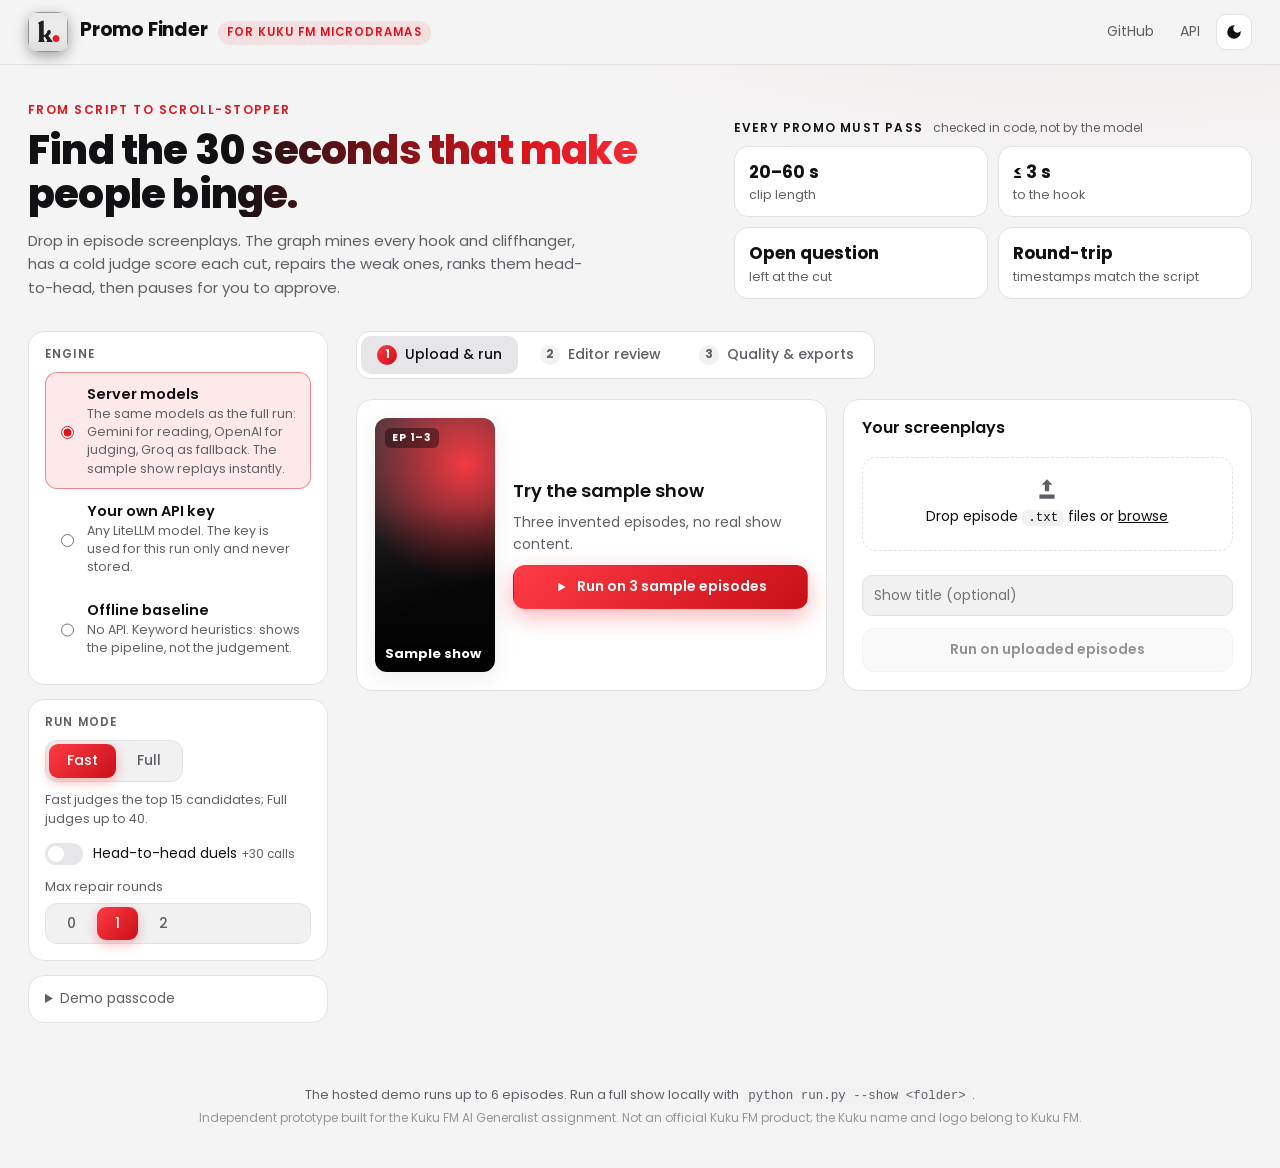
==== commit 4da69ea0: "Run the hosted demo on the same models as the CLI config.cloud.yaml no longer overrides llm.routes: " ====
--- a/web/index.html
+++ b/web/index.html
@@ -57,7 +57,7 @@
     <section class="panel-box">
       <h3 class="label">Engine</h3>
       <label class="choice"><input type="radio" name="engine" value="cloud" checked>
-        <span class="choice-body"><b>Server models</b><small>Gemini Flash-Lite with a Groq fallback. The sample show replays instantly.</small></span></label>
+        <span class="choice-body"><b>Server models</b><small>The same models as the full run: Gemini for reading, OpenAI for judging, Groq as fallback. The sample show replays instantly.</small></span></label>
       <label class="choice"><input type="radio" name="engine" value="custom">
         <span class="choice-body"><b>Your own API key</b><small>Any LiteLLM model. The key is used for this run only and never stored.</small></span></label>
       <label class="choice"><input type="radio" name="engine" value="offline">
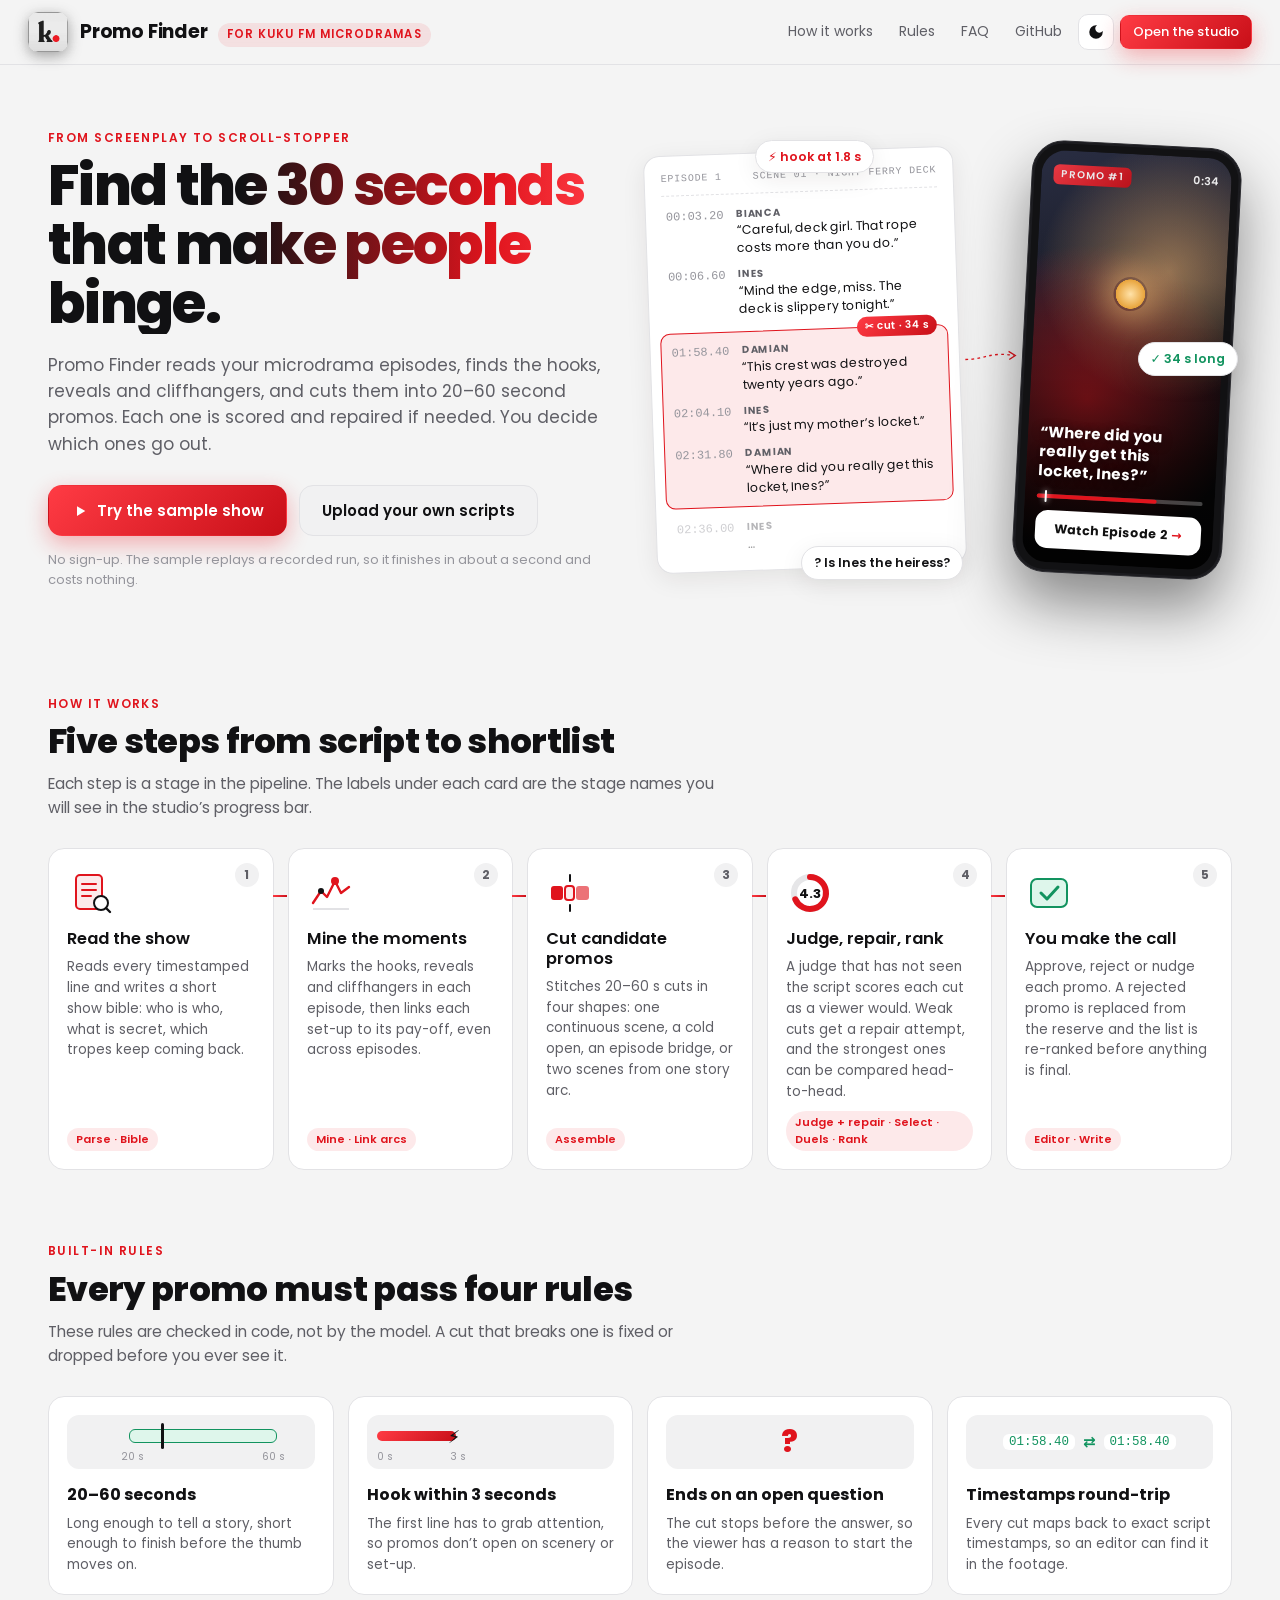
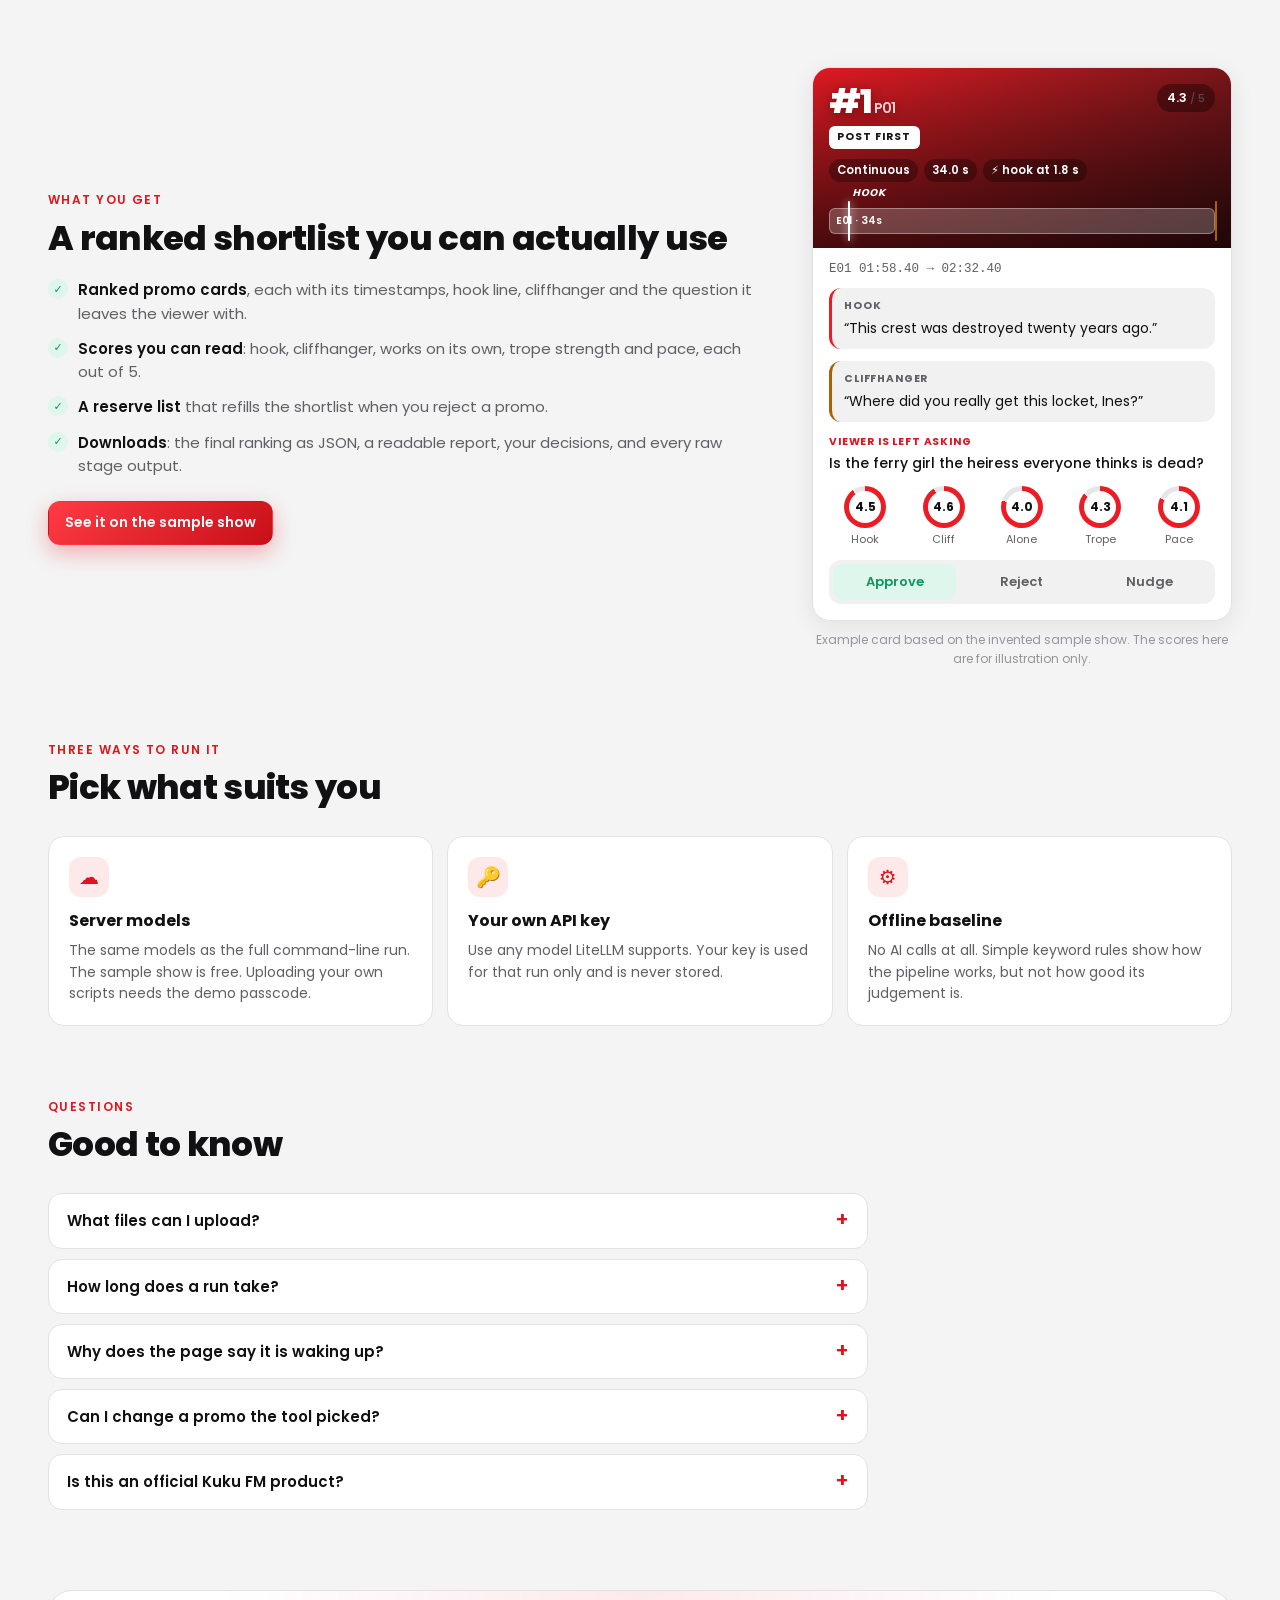
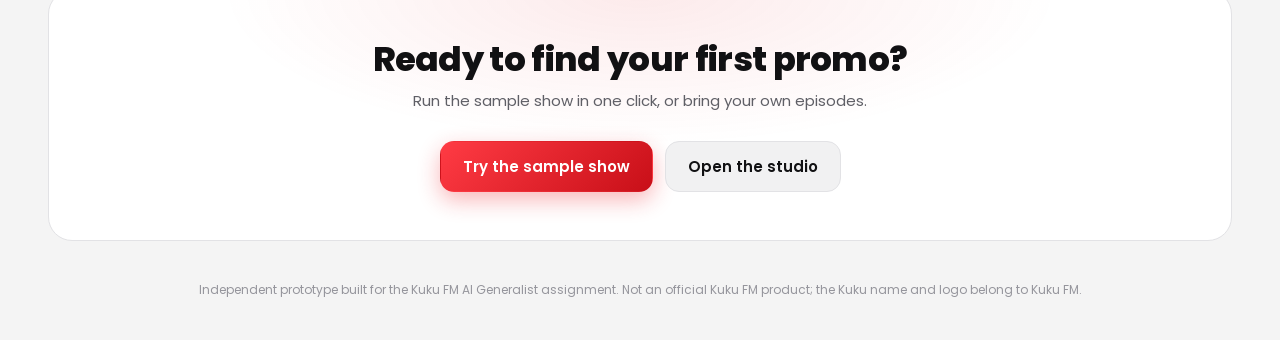
==== commit 201dc7c8: "Add a landing page and make the studio easier to use The landing page at / explains the tool with an" ====
--- a/web/index.html
+++ b/web/index.html
@@ -4,209 +4,289 @@
   <meta charset="utf-8">
   <meta name="viewport" content="width=device-width, initial-scale=1">
   <title>Promo Finder</title>
-  <meta name="description" content="Finds, judges and ranks 20–60 s promo clips in timestamped microdrama screenplays, with an editor review step.">
+  <meta name="description" content="Promo Finder reads microdrama screenplays and finds the 20–60 second clips most likely to make a viewer start the next episode, then lets an editor approve them.">
   <meta name="theme-color" content="#0b0b0c">
   <link rel="icon" type="image/png" href="favicon.png">
   <link rel="preconnect" href="https://fonts.googleapis.com">
   <link rel="preconnect" href="https://fonts.gstatic.com" crossorigin>
   <link href="https://fonts.googleapis.com/css2?family=Poppins:wght@400;500;600;700;800&display=swap" rel="stylesheet">
   <link rel="stylesheet" href="style.css">
+  <link rel="stylesheet" href="landing.css">
   <script>
+    // Old links pointed a run at "/#run=<id>": the studio now lives at /app.html.
+    if (/(^#|&)(run|tab)=/.test(location.hash)) location.replace("app.html" + location.hash);
     try { const t = localStorage.getItem("pf:theme"); if (t) document.documentElement.dataset.theme = JSON.parse(t); } catch {}
   </script>
 </head>
-<body>
+<body class="landing">
 <header class="top">
-  <div class="brand">
-    <img class="logo" src="kuku-logo.png" width="40" height="40" alt="Kuku">
+  <a class="brand" href="./" aria-label="Promo Finder home">
+    <img class="logo" src="kuku-logo.png" width="40" height="40" alt="">
     <div class="brand-text">
-      <h1>Promo Finder</h1>
+      <span class="brand-name">Promo Finder</span>
       <span class="tag">for Kuku FM microdramas</span>
     </div>
-  </div>
-  <div class="top-actions">
-    <a id="repo-link" class="ghost-link" href="https://github.com/" target="_blank" rel="noopener">GitHub</a>
-    <a class="ghost-link" href="/api/docs" target="_blank" rel="noopener">API</a>
+  </a>
+  <nav class="top-actions" aria-label="Main">
+    <a class="ghost-link hide-sm" href="#how">How it works</a>
+    <a class="ghost-link hide-sm" href="#rules">Rules</a>
+    <a class="ghost-link hide-sm" href="#faq">FAQ</a>
+    <a class="ghost-link hide-sm" href="https://github.com/rana-jatin/promo-finder" target="_blank" rel="noopener">GitHub</a>
     <button id="theme" class="icon-btn" type="button" aria-label="Toggle light or dark theme" title="Toggle theme">
       <svg viewBox="0 0 24 24" width="18" height="18" aria-hidden="true"><path fill="currentColor" d="M12 3a9 9 0 1 0 9 9c0-.46-.04-.92-.1-1.36a5.39 5.39 0 0 1-4.4 2.26 5.4 5.4 0 0 1-3.14-9.8A9.2 9.2 0 0 0 12 3z"/></svg>
     </button>
-  </div>
+    <a class="btn primary small" href="app.html">Open the studio</a>
+  </nav>
 </header>
 
-<div id="wake" class="wake" hidden><span class="spinner" aria-hidden="true"></span>Waking up the server. Free instances sleep after 15 minutes idle; this takes about a minute.</div>
-
-<section class="hero">
-  <div class="hero-copy">
-    <p class="eyebrow">From script to scroll-stopper</p>
-    <h2>Find the 30 seconds that make people binge.</h2>
-    <p class="lede">Drop in episode screenplays. The graph mines every hook and cliffhanger, has a cold judge score each cut, repairs the weak ones, ranks them head-to-head, then pauses for you to approve.</p>
-  </div>
-  <div class="hero-rules">
-    <p class="rules-label">Every promo must pass <span>checked in code, not by the model</span></p>
-    <ul class="hero-chips" aria-label="Rules every promo must pass">
-      <li><b>20–60 s</b><span>clip length</span></li>
-      <li><b>≤ 3 s</b><span>to the hook</span></li>
-      <li><b>Open question</b><span>left at the cut</span></li>
-      <li><b>Round-trip</b><span>timestamps match the script</span></li>
-    </ul>
-  </div>
-</section>
-
-<div class="layout" id="layout">
-  <aside class="side" aria-label="Run settings">
-    <section class="panel-box">
-      <h3 class="label">Engine</h3>
-      <label class="choice"><input type="radio" name="engine" value="cloud" checked>
-        <span class="choice-body"><b>Server models</b><small>The same models as the full run: Gemini for reading, OpenAI for judging, Groq as fallback. The sample show replays instantly.</small></span></label>
-      <label class="choice"><input type="radio" name="engine" value="custom">
-        <span class="choice-body"><b>Your own API key</b><small>Any LiteLLM model. The key is used for this run only and never stored.</small></span></label>
-      <label class="choice"><input type="radio" name="engine" value="offline">
-        <span class="choice-body"><b>Offline baseline</b><small>No API. Keyword heuristics: shows the pipeline, not the judgement.</small></span></label>
-
-      <div id="custom-box" class="sub-box" hidden>
-        <label class="field">Model
-          <select id="model-select"></select>
-        </label>
-        <label class="field" id="custom-model-wrap" hidden>LiteLLM model string
-          <input id="custom-model" placeholder="provider/model-name" autocomplete="off" spellcheck="false">
-        </label>
-        <label class="field">API key
-          <input id="api-key" type="password" placeholder="Stays in this tab" autocomplete="off">
-        </label>
-      </div>
-    </section>
-
-    <section class="panel-box">
-      <h3 class="label">Run mode</h3>
-      <div class="seg" role="radiogroup" aria-label="Run mode">
-        <label><input type="radio" name="mode" value="fast" checked><span>Fast</span></label>
-        <label><input type="radio" name="mode" value="full"><span>Full</span></label>
-      </div>
-      <small class="hint">Fast judges the top 15 candidates; Full judges up to 40.</small>
-
-      <label class="toggle"><input type="checkbox" id="duels"><span class="track" aria-hidden="true"></span>
-        <span>Head-to-head duels <small>+30 calls</small></span></label>
-
-      <div class="field">Max repair rounds
-        <div class="seg" role="radiogroup" aria-label="Max repair rounds">
-          <label><input type="radio" name="repair" value="0"><span>0</span></label>
-          <label><input type="radio" name="repair" value="1" checked><span>1</span></label>
-          <label><input type="radio" name="repair" value="2"><span>2</span></label>
+<main>
+  <!-- ============================================================ hero -->
+  <section class="l-hero">
+    <div class="l-hero-copy">
+      <p class="eyebrow">From screenplay to scroll-stopper</p>
+      <h1>Find the 30 seconds that make people binge.</h1>
+      <p class="l-lede">Promo Finder reads your microdrama episodes, finds the hooks, reveals and cliffhangers, and cuts them into 20–60 second promos. Each one is scored and repaired if needed. You decide which ones go out.</p>
+      <div class="l-cta">
+        <a class="btn primary big" href="app.html#sample">
+          <svg viewBox="0 0 24 24" width="18" height="18" aria-hidden="true"><path d="M8 5.5l11 6.5-11 6.5z" fill="currentColor"/></svg>
+          Try the sample show</a>
+        <a class="btn big" href="app.html">Upload your own scripts</a>
+      </div>
+      <p class="l-note">No sign-up. The sample replays a recorded run, so it finishes in about a second and costs nothing.</p>
+    </div>
+
+    <!-- Illustration: a timestamped script page, a highlighted cut, and the promo it becomes on a phone. -->
+    <div class="l-art" aria-hidden="true">
+      <div class="sheet">
+        <div class="sheet-head"><span>EPISODE 1</span><span>SCENE 01 · NIGHT FERRY DECK</span></div>
+        <div class="sheet-line"><time>00:03.20</time><p><b>BIANCA</b>“Careful, deck girl. That rope costs more than you do.”</p></div>
+        <div class="sheet-line"><time>00:06.60</time><p><b>INES</b>“Mind the edge, miss. The deck is slippery tonight.”</p></div>
+        <div class="sheet-cut">
+          <span class="cut-tag">✂ cut · 34 s</span>
+          <div class="sheet-line"><time>01:58.40</time><p><b>DAMIAN</b>“This crest was destroyed twenty years ago.”</p></div>
+          <div class="sheet-line"><time>02:04.10</time><p><b>INES</b>“It’s just my mother’s locket.”</p></div>
+          <div class="sheet-line"><time>02:31.80</time><p><b>DAMIAN</b>“Where did you really get this locket, Ines?”</p></div>
         </div>
-      </div>
-    </section>
-
-    <details class="panel-box pass">
-      <summary>Demo passcode</summary>
-      <input id="passcode" type="password" placeholder="Unlocks uploads on server models" autocomplete="off">
-    </details>
-    <p class="hint" id="server-note"></p>
-  </aside>
-
-  <main>
-    <nav class="tabs" role="tablist" aria-label="Sections">
-      <button role="tab" data-tab="run" aria-selected="true"><span class="num">1</span>Upload &amp; run</button>
-      <button role="tab" data-tab="review" aria-selected="false"><span class="num">2</span>Editor review<span id="review-dot" class="dot" hidden></span></button>
-      <button role="tab" data-tab="quality" aria-selected="false"><span class="num">3</span>Quality &amp; exports</button>
-    </nav>
-
-    <section class="tabpanel" id="tab-run" role="tabpanel">
-      <div class="sources">
-        <article class="source sample">
-          <div class="poster" aria-hidden="true">
-            <span class="poster-ep">EP 1–3</span>
-            <span class="poster-title" id="sample-title">Sample show</span>
+        <div class="sheet-line dim"><time>02:36.00</time><p><b>INES</b>…</p></div>
+      </div>
+
+      <svg class="flow" viewBox="0 0 80 40"><path d="M2 20 C 30 20, 40 8, 74 14" fill="none" stroke="currentColor" stroke-width="2" stroke-dasharray="4 5"/><path d="M66 8 L76 14 L67 20" fill="none" stroke="currentColor" stroke-width="2"/></svg>
+
+      <div class="phone">
+        <div class="phone-screen">
+          <div class="ph-top"><span class="ph-badge">PROMO #1</span><span>0:34</span></div>
+          <div class="ph-glow"></div>
+          <div class="ph-caption">“Where did you really get this locket, Ines?”</div>
+          <div class="ph-track"><i class="ph-hook"></i><i class="ph-fill"></i></div>
+          <div class="ph-cta">Watch Episode 2 <span>→</span></div>
+        </div>
+      </div>
+
+      <span class="chip c1">⚡ hook at 1.8 s</span>
+      <span class="chip c2">✓ 34 s long</span>
+      <span class="chip c3">? Is Ines the heiress?</span>
+    </div>
+  </section>
+
+  <!-- ============================================================ how it works -->
+  <section class="l-section" id="how">
+    <div class="l-head">
+      <p class="eyebrow">How it works</p>
+      <h2>Five steps from script to shortlist</h2>
+      <p>Each step is a stage in the pipeline. The labels under each card are the stage names you will see in the studio’s progress bar.</p>
+    </div>
+    <ol class="steps">
+      <li class="step">
+        <span class="step-n">1</span>
+        <svg class="step-ic" viewBox="0 0 48 48" aria-hidden="true"><rect x="9" y="6" width="26" height="34" rx="4" fill="var(--accent-soft)" stroke="var(--accent)" stroke-width="2"/><path d="M15 15h14M15 21h14M15 27h9" stroke="var(--accent)" stroke-width="2" stroke-linecap="round"/><circle cx="34" cy="34" r="7" fill="var(--surface)" stroke="var(--text)" stroke-width="2"/><path d="M39 39l4 4" stroke="var(--text)" stroke-width="2.4" stroke-linecap="round"/></svg>
+        <h3>Read the show</h3>
+        <p>Reads every timestamped line and writes a short show bible: who is who, what is secret, which tropes keep coming back.</p>
+        <span class="stage-tags">Parse · Bible</span>
+      </li>
+      <li class="step">
+        <span class="step-n">2</span>
+        <svg class="step-ic" viewBox="0 0 48 48" aria-hidden="true"><path d="M6 34 L14 22 L20 28 L28 12 L34 24 L42 18" fill="none" stroke="var(--accent)" stroke-width="2.4" stroke-linejoin="round" stroke-linecap="round"/><circle cx="28" cy="12" r="4" fill="var(--accent)"/><circle cx="14" cy="22" r="3" fill="var(--text)"/><path d="M6 40h36" stroke="var(--border)" stroke-width="2"/></svg>
+        <h3>Mine the moments</h3>
+        <p>Marks the hooks, reveals and cliffhangers in each episode, then links each set-up to its pay-off, even across episodes.</p>
+        <span class="stage-tags">Mine · Link arcs</span>
+      </li>
+      <li class="step">
+        <span class="step-n">3</span>
+        <svg class="step-ic" viewBox="0 0 48 48" aria-hidden="true"><rect x="5" y="17" width="12" height="14" rx="3" fill="var(--accent)"/><rect x="19" y="17" width="9" height="14" rx="3" fill="var(--accent-soft)" stroke="var(--accent)" stroke-width="2"/><rect x="30" y="17" width="13" height="14" rx="3" fill="var(--accent)" opacity=".6"/><path d="M24 6v6M24 36v6" stroke="var(--text)" stroke-width="2" stroke-linecap="round"/></svg>
+        <h3>Cut candidate promos</h3>
+        <p>Stitches 20–60 s cuts in four shapes: one continuous scene, a cold open, an episode bridge, or two scenes from one story arc.</p>
+        <span class="stage-tags">Assemble</span>
+      </li>
+      <li class="step">
+        <span class="step-n">4</span>
+        <svg class="step-ic" viewBox="0 0 48 48" aria-hidden="true"><circle cx="24" cy="24" r="16" fill="none" stroke="var(--surface-3)" stroke-width="6"/><path d="M24 8 A16 16 0 1 1 9.3 30.3" fill="none" stroke="var(--accent)" stroke-width="6" stroke-linecap="round"/><text x="24" y="29" text-anchor="middle" font-size="13" font-weight="700" fill="var(--text)" font-family="Poppins, sans-serif">4.3</text></svg>
+        <h3>Judge, repair, rank</h3>
+        <p>A judge that has not seen the script scores each cut as a viewer would. Weak cuts get a repair attempt, and the strongest ones can be compared head-to-head.</p>
+        <span class="stage-tags">Judge + repair · Select · Duels · Rank</span>
+      </li>
+      <li class="step">
+        <span class="step-n">5</span>
+        <svg class="step-ic" viewBox="0 0 48 48" aria-hidden="true"><rect x="6" y="10" width="36" height="28" rx="6" fill="var(--good-soft)" stroke="var(--good)" stroke-width="2"/><path d="M16 24l6 6 11-12" fill="none" stroke="var(--good)" stroke-width="3" stroke-linecap="round" stroke-linejoin="round"/></svg>
+        <h3>You make the call</h3>
+        <p>Approve, reject or nudge each promo. A rejected promo is replaced from the reserve and the list is re-ranked before anything is final.</p>
+        <span class="stage-tags">Editor · Write</span>
+      </li>
+    </ol>
+  </section>
+
+  <!-- ============================================================ rules -->
+  <section class="l-section" id="rules">
+    <div class="l-head">
+      <p class="eyebrow">Built-in rules</p>
+      <h2>Every promo must pass four rules</h2>
+      <p>These rules are checked in code, not by the model. A cut that breaks one is fixed or dropped before you ever see it.</p>
+    </div>
+    <div class="rules">
+      <div class="rule">
+        <div class="rule-viz len" aria-hidden="true"><span class="zone"></span><span class="mark" style="left:38%"></span><em>20 s</em><em>60 s</em></div>
+        <b>20–60 seconds</b>
+        <p>Long enough to tell a story, short enough to finish before the thumb moves on.</p>
+      </div>
+      <div class="rule">
+        <div class="rule-viz hook" aria-hidden="true"><span class="fill"></span><span class="bolt">⚡</span><em>0 s</em><em>3 s</em></div>
+        <b>Hook within 3 seconds</b>
+        <p>The first line has to grab attention, so promos don’t open on scenery or set-up.</p>
+      </div>
+      <div class="rule">
+        <div class="rule-viz q" aria-hidden="true">?</div>
+        <b>Ends on an open question</b>
+        <p>The cut stops before the answer, so the viewer has a reason to start the episode.</p>
+      </div>
+      <div class="rule">
+        <div class="rule-viz ts" aria-hidden="true"><code>01:58.40</code><span>⇄</span><code>01:58.40</code></div>
+        <b>Timestamps round-trip</b>
+        <p>Every cut maps back to exact script timestamps, so an editor can find it in the footage.</p>
+      </div>
+    </div>
+  </section>
+
+  <!-- ============================================================ what you get -->
+  <section class="l-section" id="get">
+    <div class="get">
+      <div class="get-copy">
+        <p class="eyebrow">What you get</p>
+        <h2>A ranked shortlist you can actually use</h2>
+        <ul class="ticks">
+          <li><b>Ranked promo cards</b>, each with its timestamps, hook line, cliffhanger and the question it leaves the viewer with.</li>
+          <li><b>Scores you can read</b>: hook, cliffhanger, works on its own, trope strength and pace, each out of 5.</li>
+          <li><b>A reserve list</b> that refills the shortlist when you reject a promo.</li>
+          <li><b>Downloads</b>: the final ranking as JSON, a readable report, your decisions, and every raw stage output.</li>
+        </ul>
+        <a class="btn primary" href="app.html#sample">See it on the sample show</a>
+      </div>
+
+      <figure class="get-card">
+        <article class="promo" style="--tc: var(--t-continuous)">
+          <div class="cover">
+            <div class="cover-top">
+              <div><div class="rank">#1<small>P01</small></div><span class="ribbon">Post first</span></div>
+              <span class="score-pill">4.3<small> / 5</small></span>
+            </div>
+            <div class="cover-meta"><span>Continuous</span><span>34.0 s</span><span>⚡ hook at 1.8 s</span></div>
+            <div class="strip"><span class="s" style="flex:1">E01 · 34s</span><i class="hook" style="left:5%"></i><i class="cliff"></i></div>
           </div>
-          <div class="source-body">
-            <h3>Try the sample show</h3>
-            <p id="sample-desc">Three invented episodes, no real show content.</p>
-            <button class="btn primary" id="run-sample">
-              <svg viewBox="0 0 24 24" width="16" height="16" aria-hidden="true"><path d="M8 5.5l11 6.5-11 6.5z" fill="currentColor"/></svg>
-              Run on 3 sample episodes</button>
+          <div class="promo-body">
+            <div class="segs"><span>E01  01:58.40 → 02:32.40</span></div>
+            <p class="line"><b><span>Hook</span></b>“This crest was destroyed twenty years ago.”</p>
+            <p class="line cliff"><b><span>Cliffhanger</span></b>“Where did you really get this locket, Ines?”</p>
+            <p class="question">Is the ferry girl the heiress everyone thinks is dead?</p>
+            <div class="scores">
+              <div class="score"><div class="ring" style="--p:90"><span>4.5</span></div>Hook</div>
+              <div class="score"><div class="ring" style="--p:92"><span>4.6</span></div>Cliff</div>
+              <div class="score"><div class="ring" style="--p:80"><span>4.0</span></div>Alone</div>
+              <div class="score"><div class="ring" style="--p:86"><span>4.3</span></div>Trope</div>
+              <div class="score"><div class="ring" style="--p:82"><span>4.1</span></div>Pace</div>
+            </div>
+            <div class="actions" aria-hidden="true"><button type="button" tabindex="-1" aria-pressed="true" data-act="approve">Approve</button><button type="button" tabindex="-1">Reject</button><button type="button" tabindex="-1">Nudge</button></div>
           </div>
         </article>
-        <article class="source">
-          <h3>Your screenplays</h3>
-          <label id="drop" class="drop" tabindex="0">
-            <input type="file" id="files" accept=".txt,text/plain" multiple hidden>
-            <svg viewBox="0 0 24 24" width="26" height="26" aria-hidden="true"><path fill="currentColor" d="M12 3l5 5h-3v6h-4V8H7zm-7 14h14v4H5z"/></svg>
-            <span>Drop episode <code>.txt</code> files or <u>browse</u></span>
-            <small id="limits"></small>
-          </label>
-          <ul id="file-list" class="file-list"></ul>
-          <input id="title" class="title-in" placeholder="Show title (optional)">
-          <button class="btn" id="run-upload" disabled>Run on uploaded episodes</button>
-        </article>
-      </div>
-
-      <div id="status" class="status" hidden></div>
-
-      <div id="progress" class="card" hidden>
-        <div class="prog-head">
-          <h3>Pipeline</h3>
-          <span id="elapsed" class="meta"></span>
-        </div>
-        <ol id="stages" class="stepper"></ol>
-        <details class="log-wrap">
-          <summary>Model routing</summary>
-          <div id="models" class="models"></div>
-        </details>
-        <details class="log-wrap">
-          <summary>Event log</summary>
-          <ol id="log" class="log"></ol>
-        </details>
-      </div>
-    </section>
-
-    <section class="tabpanel" id="tab-review" role="tabpanel" hidden>
-      <div id="review-empty" class="empty">
-        <div class="empty-art" aria-hidden="true"><i></i><i></i><i></i></div>
-        <h3>No promos to review yet</h3>
-        <p>Run the pipeline. When it reaches the editor step, the shortlist appears here as cards.</p>
-      </div>
-      <div id="review-box" hidden>
-        <div class="review-head">
-          <div>
-            <h3 id="review-title">Editor review</h3>
-            <p class="meta">Decide every promo: approve it, reject it with a reason, or nudge a cut. Rejected promos are replaced from the reserve and the list is re-ranked. Nudges snap to the nearest legal cut and are checked again; an invalid nudge is dropped.</p>
-            <p id="reserve-note" class="reserve-note" hidden></p>
-          </div>
-        </div>
-        <div class="decision-bar">
-          <div id="decision-sum" class="decision-sum" aria-live="polite"></div>
-          <div class="decision-actions">
-            <button class="btn" id="approve-rest">Approve the rest</button>
-            <button class="btn primary" id="resume" disabled>Finalize promos</button>
-          </div>
-        </div>
-        <div id="legend" class="legend" aria-label="Card colour = promo type"></div>
-        <div id="cards" class="cards"></div>
-      </div>
-    </section>
-
-    <section class="tabpanel" id="tab-quality" role="tabpanel" hidden>
-      <div id="quality-empty" class="empty">
-        <div class="empty-art" aria-hidden="true"><i></i><i></i><i></i></div>
-        <h3>Nothing measured yet</h3>
-        <p>Quality numbers and downloads appear once a run has written its outputs.</p>
-      </div>
-      <div id="quality-box" hidden>
-        <div id="tiles" class="tiles"></div>
-        <div class="two">
-          <div class="card"><h3>First-pass judge verdicts</h3><div id="fails" class="bars"></div></div>
-          <div class="card"><h3>Downloads</h3><div id="downloads" class="downloads"></div></div>
-        </div>
-        <div class="card"><h3>report.md</h3><div id="report" class="report"></div></div>
-      </div>
-    </section>
-  </main>
-</div>
-
-<div id="toast" class="toast" role="status" aria-live="polite" hidden></div>
+        <figcaption>Example card based on the invented sample show. The scores here are for illustration only.</figcaption>
+      </figure>
+    </div>
+  </section>
+
+  <!-- ============================================================ ways to run -->
+  <section class="l-section">
+    <div class="l-head">
+      <p class="eyebrow">Three ways to run it</p>
+      <h2>Pick what suits you</h2>
+    </div>
+    <div class="ways">
+      <div class="way">
+        <span class="way-ic" aria-hidden="true">☁</span>
+        <b>Server models</b>
+        <p>The same models as the full command-line run. The sample show is free. Uploading your own scripts needs the demo passcode.</p>
+      </div>
+      <div class="way">
+        <span class="way-ic" aria-hidden="true">🔑</span>
+        <b>Your own API key</b>
+        <p>Use any model LiteLLM supports. Your key is used for that run only and is never stored.</p>
+      </div>
+      <div class="way">
+        <span class="way-ic" aria-hidden="true">⚙</span>
+        <b>Offline baseline</b>
+        <p>No AI calls at all. Simple keyword rules show how the pipeline works, but not how good its judgement is.</p>
+      </div>
+    </div>
+  </section>
+
+  <!-- ============================================================ FAQ -->
+  <section class="l-section" id="faq">
+    <div class="l-head">
+      <p class="eyebrow">Questions</p>
+      <h2>Good to know</h2>
+    </div>
+    <div class="faq">
+      <details>
+        <summary>What files can I upload?</summary>
+        <p>Plain <code>.txt</code> screenplays with timestamps on each line, one file per episode. The hosted demo takes up to 6 episodes. For a whole show, run it locally with <code>python run.py --show &lt;folder&gt;</code>.</p>
+      </details>
+      <details>
+        <summary>How long does a run take?</summary>
+        <p>The sample show replays in about a second. A live run on 3 episodes usually takes 3 to 15 minutes, depending on settings and how busy the model providers are. You can switch tabs while it runs.</p>
+      </details>
+      <details>
+        <summary>Why does the page say it is waking up?</summary>
+        <p>The demo runs on a free server that sleeps after 15 minutes without visitors. The first visit after that takes about a minute to start it again.</p>
+      </details>
+      <details>
+        <summary>Can I change a promo the tool picked?</summary>
+        <p>Yes. In the review step you can nudge where any segment starts or ends. The new cut snaps to the nearest valid line and is checked against the four rules again.</p>
+      </details>
+      <details>
+        <summary>Is this an official Kuku FM product?</summary>
+        <p>No. It is an independent prototype built for the Kuku FM AI Generalist assignment. The sample show is invented and contains no real show content.</p>
+      </details>
+    </div>
+  </section>
+
+  <!-- ============================================================ closing CTA -->
+  <section class="l-final">
+    <h2>Ready to find your first promo?</h2>
+    <p>Run the sample show in one click, or bring your own episodes.</p>
+    <div class="l-cta center">
+      <a class="btn primary big" href="app.html#sample">Try the sample show</a>
+      <a class="btn big" href="app.html">Open the studio</a>
+    </div>
+  </section>
+</main>
+
 <footer class="foot">
-  <p>The hosted demo runs up to 6 episodes. Run a full show locally with <code>python run.py --show &lt;folder&gt;</code>.</p>
   <p class="disclaimer">Independent prototype built for the Kuku FM AI Generalist assignment. Not an official Kuku FM product; the Kuku name and logo belong to Kuku FM.</p>
 </footer>
-<script src="app.js"></script>
+<script>
+  document.getElementById("theme").addEventListener("click", () => {
+    const root = document.documentElement;
+    const cur = root.dataset.theme || (matchMedia("(prefers-color-scheme: light)").matches ? "light" : "dark");
+    const next = cur === "dark" ? "light" : "dark";
+    root.dataset.theme = next;
+    try { localStorage.setItem("pf:theme", JSON.stringify(next)); } catch {}
+  });
+</script>
 </body>
 </html>
--- a/web/style.css
+++ b/web/style.css
@@ -185,6 +185,10 @@
 .log-wrap summary { cursor: pointer; font-size: 13px; color: var(--muted); margin-top: 12px; }
 .log { list-style: none; padding: 0; margin: 8px 0 0; font: 12px/1.7 ui-monospace, Consolas, monospace; max-height: 220px; overflow: auto; }
 .log li span { color: var(--faint); display: inline-block; min-width: 58px; }
+.raw-bar { display: flex; flex-wrap: wrap; align-items: center; gap: 10px; margin-top: 8px; }
+.raw-bar select { width: auto; flex: 0 1 auto; font: inherit; font-size: 13px; padding: 6px 8px; border-radius: 8px; border: 1px solid var(--border); background: var(--surface); color: var(--text); max-width: 100%; }
+.raw-bar .meta { font-size: 12px; flex: 1; min-width: 0; }
+.raw { margin: 8px 0 0; padding: 10px 12px; background: var(--surface-2); border-radius: 10px; font: 12px/1.6 ui-monospace, Consolas, monospace; color: var(--muted); max-height: 360px; overflow: auto; white-space: pre; tab-size: 2; }
 
 /* ---------- empty states */
 .empty { padding: 48px 20px; text-align: center; color: var(--muted); border: 1.5px dashed var(--border); border-radius: var(--radius); }
@@ -332,3 +336,41 @@
 .replay b { color: var(--text); font-weight: 600; }
 .tile .sub { font-size: 11.5px; color: var(--faint); position: relative; z-index: 1; }
 @media (max-width: 900px) { .decision-bar { top: 60px; } }
+
+/* ---------- landing split (round 3): slim studio header, plain-language helpers */
+a.brand { text-decoration: none; color: inherit; }
+.hero.slim { padding-top: 26px; align-items: center; grid-template-columns: minmax(0, 1fr) auto; }
+.hero.slim h2 { font-size: clamp(24px, 2.6vw, 32px); }
+.hero.slim .lede { margin-top: 6px; }
+.journey { list-style: none; margin: 0; padding: 0; display: flex; align-items: center; gap: 8px; font-size: 13.5px; font-weight: 600; color: var(--muted); }
+.journey li { display: flex; align-items: center; gap: 8px; }
+.journey li + li::before { content: ""; width: 22px; height: 2px; background: var(--border); border-radius: 2px; }
+.journey span { width: 24px; height: 24px; border-radius: 50%; display: grid; place-items: center; font-size: 12px; background: var(--grad); color: #fff; }
+.rec { font-style: normal; font-size: 10.5px; font-weight: 600; color: var(--good); background: var(--good-soft); padding: 1px 7px; border-radius: 999px; margin-left: 4px; vertical-align: 1px; }
+.adv { margin-top: 14px; border-top: 1px dashed var(--border); padding-top: 10px; }
+.adv summary { cursor: pointer; font-size: 13.5px; color: var(--muted); }
+.adv .toggle { margin-top: 12px; }
+.adv > .hint { margin-top: 4px; }
+.pass .hint { margin-top: 8px; }
+.now { margin: 10px 0 0; font-size: 14px; color: var(--text); }
+.now:empty { display: none; }
+.now b { color: var(--accent); font-weight: 600; }
+.stepper li[title] { cursor: help; }
+.score[title] { cursor: help; }
+.how-review { list-style: none; margin: 8px 0 0; padding: 0; display: flex; flex-direction: column; gap: 4px; font-size: 13.5px; color: var(--muted); max-width: 80ch; }
+.how-review b { font-weight: 600; display: inline-block; min-width: 64px; }
+.how-review .g { color: var(--good); }
+.how-review .r { color: var(--bad); }
+.how-review .w { color: var(--warn); }
+.empty-cta { margin-top: 18px; }
+@media (max-width: 900px) { .hero.slim { grid-template-columns: minmax(0, 1fr); } }
+@media (max-width: 480px) { .journey { display: none; } }
+
+/* sample poster artwork: the image carries the episode tag and title itself */
+.poster.has-img { align-self: center; height: auto; position: relative; width: 132px; aspect-ratio: 522 / 974; padding: 0; overflow: hidden; background: #0b0b0c; }
+.poster.has-img img { width: 100%; height: 100%; object-fit: cover; display: block; }
+.poster.has-img .poster-title { position: absolute; width: 1px; height: 1px; overflow: hidden; clip: rect(0 0 0 0); white-space: nowrap; }
+@media (max-width: 480px) {
+  .source.sample:has(.poster.has-img) { flex-direction: row; gap: 14px; }
+  .poster.has-img { width: 104px; aspect-ratio: 522 / 974; }
+}
--- a/web/landing.css
+++ b/web/landing.css
@@ -0,0 +1,153 @@
+/* Landing page (index.html). Builds on the tokens, header, buttons and promo card in style.css. */
+.landing main { overflow-x: clip; }
+.brand { text-decoration: none; color: inherit; }
+.brand-name { font-size: 19px; font-weight: 700; letter-spacing: -.01em; }
+.btn.big { padding: 13px 22px; font-size: 15px; border-radius: 14px; }
+.btn.small { text-decoration: none; }
+a.btn { text-decoration: none; }
+
+/* ---------- hero */
+.l-hero { max-width: 1240px; margin: 0 auto; padding: 64px 28px 40px; display: grid; grid-template-columns: minmax(0, 1fr) minmax(0, 1.05fr); gap: 48px; align-items: center; }
+.l-hero h1 { font-size: clamp(32px, 4.6vw, 56px); font-weight: 800; letter-spacing: -.03em; line-height: 1.06;
+  background: linear-gradient(90deg, var(--text) 35%, var(--accent) 80%, var(--accent-2)); -webkit-background-clip: text; background-clip: text; color: transparent; }
+.l-lede { color: var(--muted); font-size: 17px; max-width: 54ch; margin: 18px 0 0; }
+.l-cta { display: flex; flex-wrap: wrap; gap: 12px; margin-top: 28px; }
+.l-cta.center { justify-content: center; }
+.l-note { font-size: 13px; color: var(--faint); margin: 14px 0 0; }
+
+/* illustration */
+.l-art { position: relative; display: grid; grid-template-columns: minmax(0, 1fr) 54px 210px; align-items: center; gap: 4px; min-height: 440px; }
+.sheet { background: var(--surface); border: 1px solid var(--border); border-radius: 16px; padding: 16px 16px 12px; box-shadow: var(--shadow);
+  font: 12px/1.45 ui-monospace, SFMono-Regular, Consolas, monospace; transform: rotate(-2deg); }
+.sheet-head { display: flex; justify-content: space-between; gap: 8px; font-size: 10px; letter-spacing: .08em; color: var(--faint); padding-bottom: 8px; margin-bottom: 8px; border-bottom: 1px dashed var(--border); }
+.sheet-line { display: grid; grid-template-columns: 62px minmax(0, 1fr); gap: 8px; padding: 5px 4px; }
+.sheet-line time { color: var(--faint); }
+.sheet-line p { margin: 0; color: var(--text); font-family: "Poppins", system-ui, sans-serif; font-size: 12.5px; }
+.sheet-line b { display: block; font-size: 10px; letter-spacing: .08em; color: var(--muted); }
+.sheet-line.dim { opacity: .45; }
+.sheet-cut { position: relative; margin: 8px -6px; padding: 6px 6px 4px; border-radius: 10px; border: 1.5px solid var(--accent);
+  background: var(--accent-soft); animation: glow 2.6s ease-in-out infinite alternate; }
+.cut-tag { position: absolute; top: -11px; right: 10px; background: var(--grad); color: #fff; font: 600 10.5px "Poppins", sans-serif; padding: 2px 8px; border-radius: 999px; }
+@keyframes glow { from { box-shadow: 0 0 0 0 var(--accent-soft); } to { box-shadow: 0 0 0 8px transparent, 0 8px 30px rgba(236, 27, 36, .25); } }
+.flow { width: 54px; color: var(--accent); }
+
+.phone { width: 210px; aspect-ratio: 9 / 18.5; border-radius: 32px; padding: 9px; background: #121214; border: 1px solid #2c2c31;
+  box-shadow: 0 30px 60px rgba(0, 0, 0, .45), inset 0 0 0 2px #1c1c20; transform: rotate(3deg); }
+.phone-screen { position: relative; height: 100%; border-radius: 24px; overflow: hidden; color: #fff; display: flex; flex-direction: column; padding: 14px 12px;
+  background: linear-gradient(180deg, rgba(0,0,0,.05) 30%, rgba(0,0,0,.85)), radial-gradient(circle at 70% 28%, rgba(255, 190, 120, .55), transparent 40%),
+  radial-gradient(circle at 30% 60%, rgba(236, 27, 36, .7), transparent 55%), linear-gradient(165deg, #2b2f45, #0b0b0c 75%); }
+.ph-top { display: flex; justify-content: space-between; align-items: center; font-size: 11px; font-weight: 600; opacity: .9; }
+.ph-badge { background: var(--grad); padding: 2px 8px; border-radius: 6px; font-size: 10px; letter-spacing: .06em; }
+.ph-glow { position: absolute; left: 50%; top: 30%; width: 34px; height: 34px; margin-left: -17px; border-radius: 50%;
+  background: radial-gradient(circle, #ffe2a8, #e8a43c 60%, transparent 62%); box-shadow: 0 0 30px 10px rgba(255, 200, 120, .45); }
+.ph-caption { margin-top: auto; font-size: 15px; font-weight: 700; line-height: 1.3; text-shadow: 0 2px 10px rgba(0, 0, 0, .7); }
+.ph-track { position: relative; height: 4px; border-radius: 4px; background: rgba(255,255,255,.25); margin: 14px 0 12px; }
+.ph-fill { position: absolute; inset: 0 auto 0 0; width: 72%; border-radius: 4px; background: var(--accent); animation: play 6s linear infinite; }
+.ph-hook { position: absolute; left: 5%; top: -4px; width: 2px; height: 12px; background: #fff; border-radius: 2px; box-shadow: 0 0 6px #fff; z-index: 1; }
+@keyframes play { from { width: 0; } to { width: 100%; } }
+.ph-cta { background: #fff; color: #111; border-radius: 12px; text-align: center; font-size: 12.5px; font-weight: 700; padding: 9px; }
+.ph-cta span { color: var(--accent); }
+
+.chip { position: absolute; font-size: 12.5px; font-weight: 600; padding: 6px 12px; border-radius: 999px; background: var(--surface); border: 1px solid var(--border);
+  box-shadow: var(--shadow); white-space: nowrap; animation: float 4s ease-in-out infinite alternate; }
+.chip.c1 { left: 18%; top: 0; color: var(--accent); }
+.chip.c2 { right: -6px; top: 46%; color: var(--good); animation-delay: -1.3s; }
+.chip.c3 { left: 26%; bottom: 0; animation-delay: -2.6s; }
+@keyframes float { from { transform: translateY(0); } to { transform: translateY(-8px); } }
+
+/* ---------- sections */
+.l-section { max-width: 1240px; margin: 0 auto; padding: 64px 28px 8px; scroll-margin-top: 64px; }
+.l-head { max-width: 680px; margin-bottom: 28px; }
+.l-head h2, .get-copy h2, .l-final h2 { font-size: clamp(24px, 3vw, 34px); font-weight: 800; letter-spacing: -.02em; }
+.l-head p:not(.eyebrow) { color: var(--muted); margin: 10px 0 0; font-size: 15.5px; }
+
+.steps { list-style: none; margin: 0; padding: 0; display: grid; grid-template-columns: repeat(5, minmax(0, 1fr)); gap: 14px; counter-reset: none; }
+.step { position: relative; background: var(--surface); border: 1px solid var(--border); border-radius: var(--radius); padding: 20px 18px 18px; display: flex; flex-direction: column; gap: 8px; }
+.step:not(:last-child)::after { content: ""; position: absolute; right: -14px; top: 46px; width: 14px; height: 2px; background: var(--grad); }
+.step-n { position: absolute; top: 14px; right: 14px; width: 24px; height: 24px; border-radius: 50%; display: grid; place-items: center; font-size: 12px; font-weight: 700; background: var(--surface-2); color: var(--muted); }
+.step-ic { width: 48px; height: 48px; }
+.step h3 { font-size: 16.5px; margin: 4px 0 0; }
+.step p { margin: 0; color: var(--muted); font-size: 13.5px; flex: 1; }
+.stage-tags { align-self: flex-start; font-size: 11px; font-weight: 600; color: var(--accent); background: var(--accent-soft); padding: 3px 9px; border-radius: 999px; }
+
+.rules { display: grid; grid-template-columns: repeat(4, minmax(0, 1fr)); gap: 14px; }
+.rule { background: var(--surface); border: 1px solid var(--border); border-radius: var(--radius); padding: 18px; display: flex; flex-direction: column; gap: 6px; }
+.rule b { font-size: 16px; }
+.rule p { margin: 0; color: var(--muted); font-size: 13.5px; }
+.rule-viz { position: relative; height: 54px; margin-bottom: 8px; border-radius: 12px; background: var(--surface-2); }
+.rule-viz em { position: absolute; bottom: 4px; font-size: 10.5px; font-style: normal; color: var(--faint); }
+.rule-viz.len .zone { position: absolute; left: 25%; right: 15%; top: 14px; height: 14px; border-radius: 6px; background: var(--good-soft); border: 1.5px solid var(--good); }
+.rule-viz.len .mark { position: absolute; top: 8px; width: 3px; height: 26px; border-radius: 2px; background: var(--text); }
+.rule-viz.len em:nth-of-type(1) { left: calc(25% - 8px); }
+.rule-viz.len em:nth-of-type(2) { right: calc(15% - 8px); }
+.rule-viz.hook .fill { position: absolute; left: 10px; top: 16px; width: 32%; height: 10px; border-radius: 6px; background: var(--grad); }
+.rule-viz.hook .bolt { position: absolute; left: calc(10px + 32% - 8px); top: 8px; font-size: 18px; }
+.rule-viz.hook em:nth-of-type(1) { left: 10px; }
+.rule-viz.hook em:nth-of-type(2) { left: calc(10px + 32% - 6px); }
+.rule-viz.q { display: grid; place-items: center; font-size: 30px; font-weight: 800; color: var(--accent); }
+.rule-viz.ts { display: flex; align-items: center; justify-content: center; gap: 8px; color: var(--good); font-weight: 700; }
+.rule-viz.ts code { background: var(--surface); }
+
+.get { display: grid; grid-template-columns: minmax(0, 1fr) minmax(0, 420px); gap: 48px; align-items: center; }
+.ticks { list-style: none; padding: 0; margin: 20px 0 24px; display: flex; flex-direction: column; gap: 12px; }
+.ticks li { position: relative; padding-left: 30px; color: var(--muted); font-size: 15px; }
+.ticks li b { color: var(--text); font-weight: 600; }
+.ticks li::before { content: "✓"; position: absolute; left: 0; top: 1px; width: 20px; height: 20px; border-radius: 50%; display: grid; place-items: center; font-size: 11px; font-weight: 700; background: var(--good-soft); color: var(--good); }
+.get-card { margin: 0; }
+.get-card .promo { box-shadow: var(--shadow); }
+.get-card .actions button { cursor: default; }
+.get-card figcaption { font-size: 12px; color: var(--faint); text-align: center; margin-top: 10px; }
+
+.ways { display: grid; grid-template-columns: repeat(3, minmax(0, 1fr)); gap: 14px; }
+.way { background: var(--surface); border: 1px solid var(--border); border-radius: var(--radius); padding: 20px; display: flex; flex-direction: column; gap: 6px; }
+.way b { font-size: 16px; }
+.way p { margin: 0; color: var(--muted); font-size: 14px; }
+.way-ic { width: 40px; height: 40px; border-radius: 12px; display: grid; place-items: center; font-size: 20px; background: var(--accent-soft); color: var(--accent); margin-bottom: 6px; }
+
+.faq { display: flex; flex-direction: column; gap: 10px; max-width: 820px; }
+.faq details { background: var(--surface); border: 1px solid var(--border); border-radius: 14px; padding: 0 18px; }
+.faq summary { cursor: pointer; padding: 15px 0; font-weight: 600; font-size: 15px; list-style: none; display: flex; justify-content: space-between; gap: 12px; }
+.faq summary::-webkit-details-marker { display: none; }
+.faq summary::after { content: "+"; color: var(--accent); font-size: 20px; line-height: 1; transition: transform .2s; }
+.faq details[open] summary::after { transform: rotate(45deg); }
+.faq details p { margin: 0 0 16px; color: var(--muted); font-size: 14.5px; }
+
+.l-final { max-width: 1184px; margin: 72px auto 24px; padding: 48px 28px; text-align: center; border-radius: 24px; border: 1px solid var(--border);
+  background: radial-gradient(600px 220px at 50% 0%, var(--accent-soft), transparent 70%), var(--surface); }
+.l-final p { color: var(--muted); margin: 10px 0 0; }
+
+/* ---------- responsive */
+@media (max-width: 1100px) {
+  .steps { grid-template-columns: repeat(3, minmax(0, 1fr)); }
+  .step::after { display: none; }
+  .rules { grid-template-columns: repeat(2, minmax(0, 1fr)); }
+}
+@media (max-width: 960px) {
+  .l-hero { grid-template-columns: minmax(0, 1fr); padding: 40px 16px 24px; gap: 32px; }
+  .l-art { max-width: 560px; margin: 0 auto; width: 100%; }
+  .get { grid-template-columns: minmax(0, 1fr); }
+  .get-card { max-width: 440px; }
+}
+@media (max-width: 720px) {
+  .l-section { padding: 48px 16px 4px; }
+  .steps, .ways { grid-template-columns: minmax(0, 1fr); }
+  .l-final { margin: 56px 16px 16px; padding: 36px 18px; }
+  .hide-sm { display: none; }
+  .top .btn.small { padding: 7px 12px; }
+}
+@media (max-width: 560px) {
+  .l-art { grid-template-columns: minmax(0, 1fr); min-height: 0; gap: 0; }
+  .flow { display: none; }
+  .phone { position: absolute; right: -4px; bottom: -34px; width: 132px; border-radius: 22px; padding: 6px; }
+  .phone-screen { border-radius: 17px; padding: 10px 8px; }
+  .ph-caption { font-size: 11px; }
+  .ph-cta { font-size: 9.5px; padding: 6px; }
+  .ph-top { font-size: 9px; }
+  .sheet { margin-right: 96px; transform: none; font-size: 11px; }
+  .sheet-line { grid-template-columns: 54px minmax(0, 1fr); }
+  .sheet-line p { font-size: 11.5px; }
+  .chip { display: none; }
+  .rules { grid-template-columns: minmax(0, 1fr); }
+  .l-art { margin-bottom: 30px; }
+  .l-cta .btn { flex: 1 1 100%; }
+}
